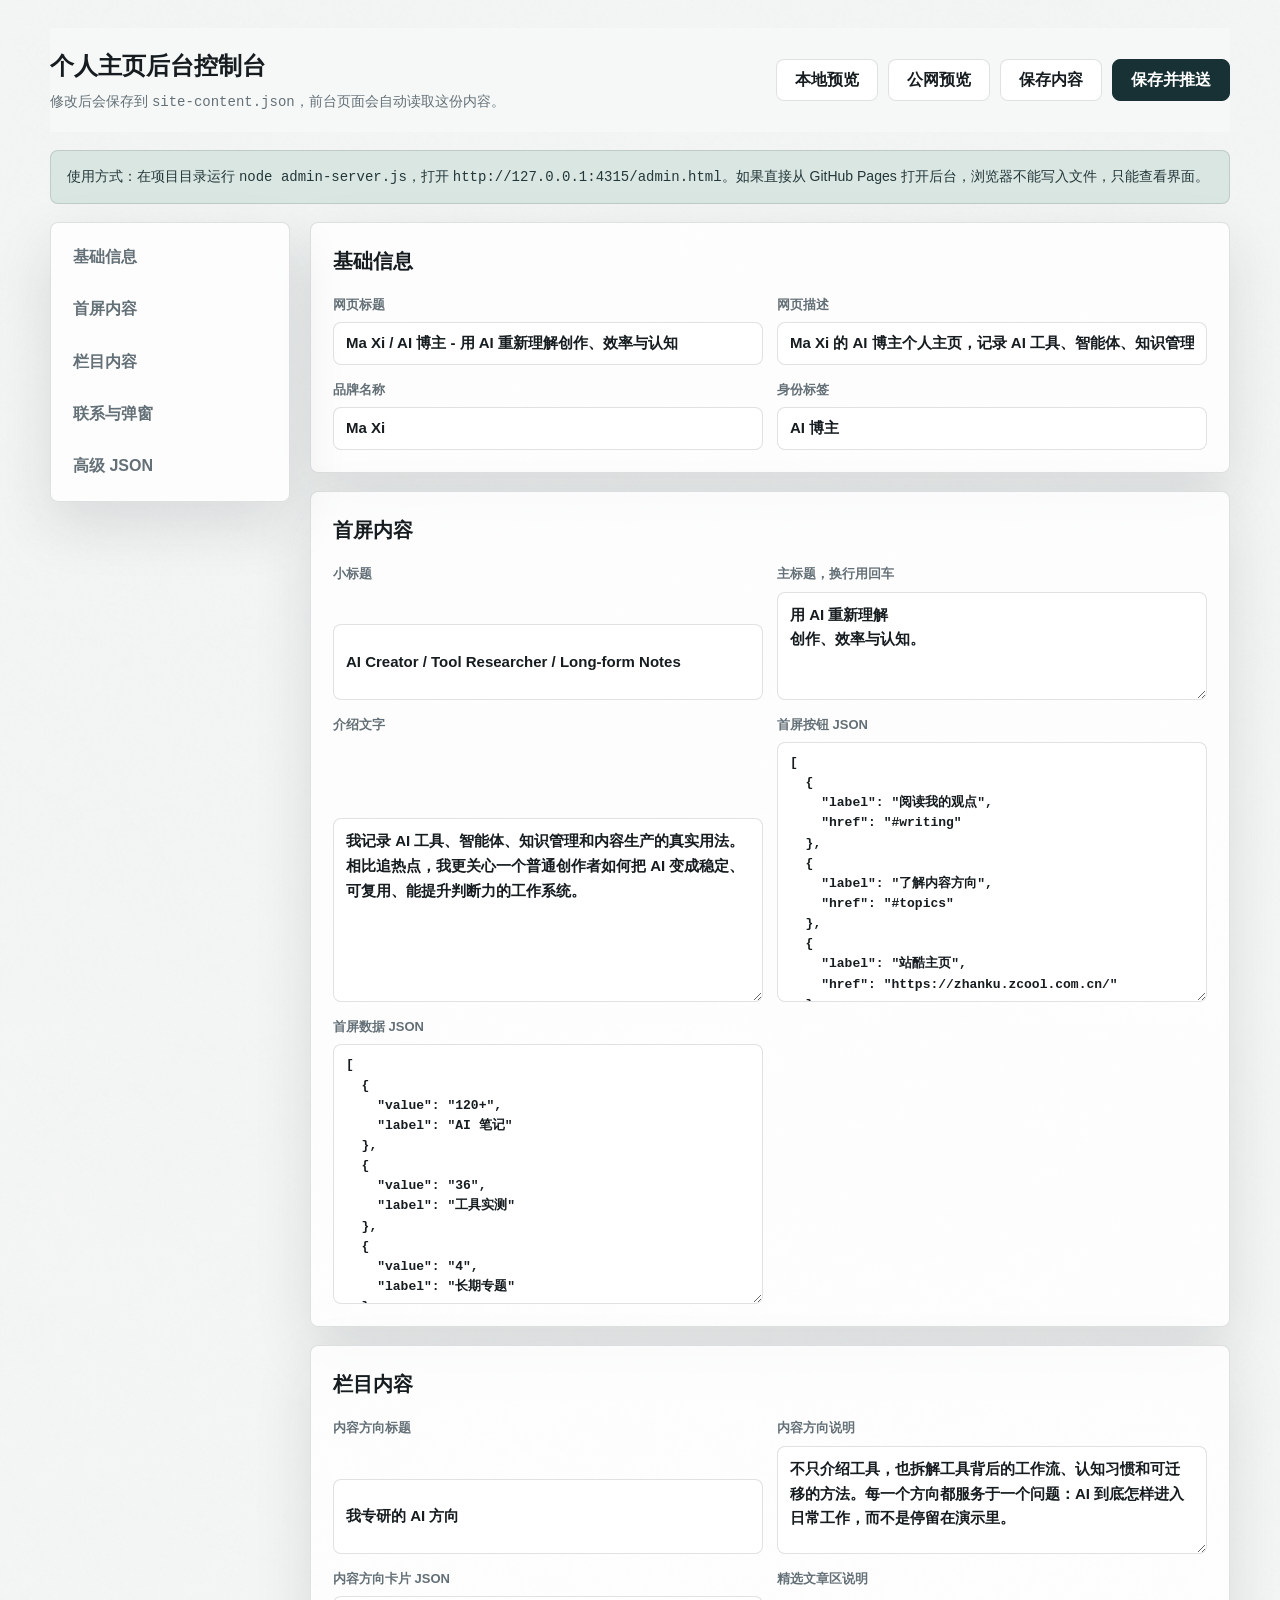
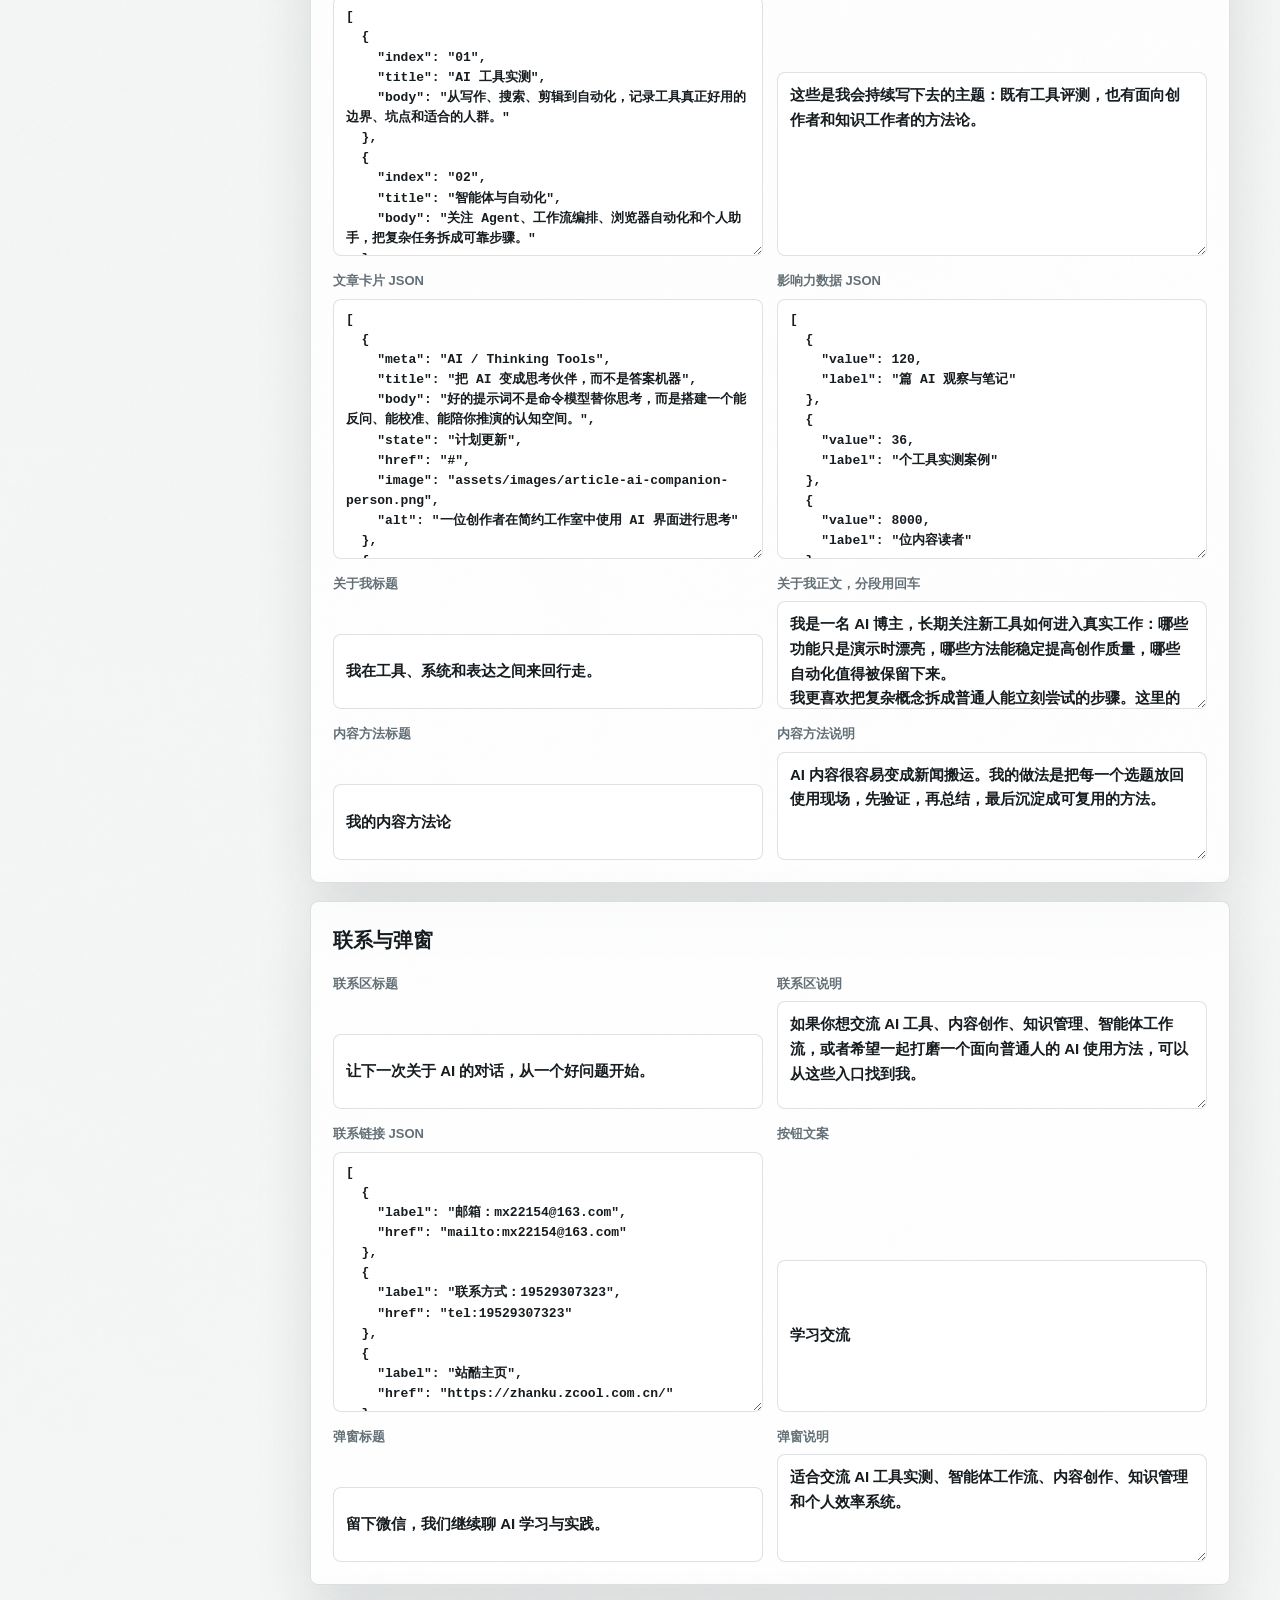
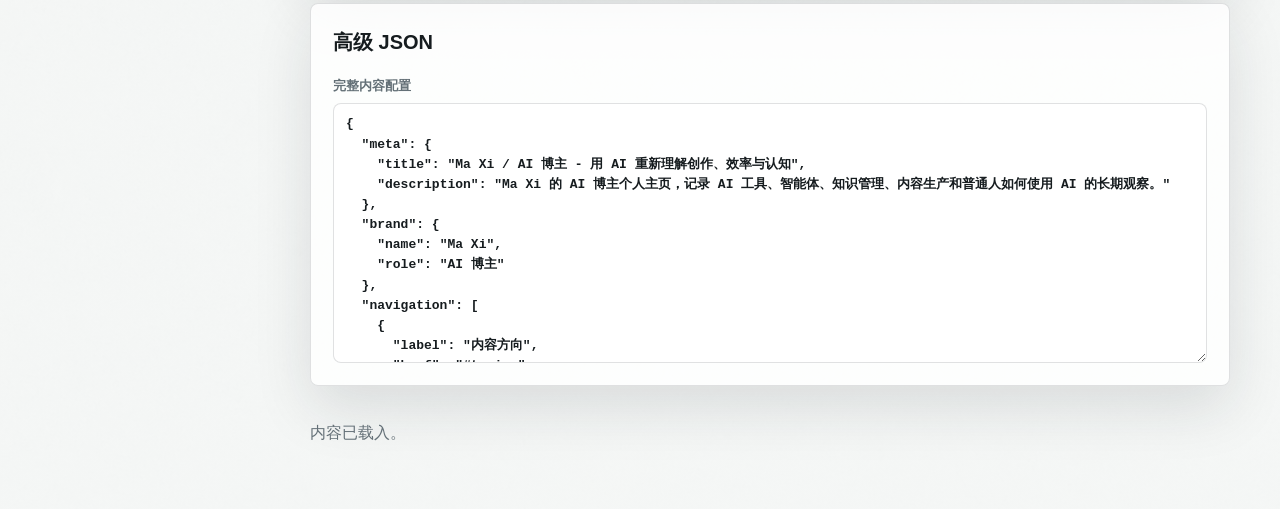
==== admin.html @ aa616453 "Add local homepage content admin" ====
<!doctype html>
<html lang="zh-CN">
  <head>
    <meta charset="utf-8" />
    <meta name="viewport" content="width=device-width, initial-scale=1" />
    <title>个人主页后台控制台</title>
    <style>
      :root {
        --ink: #161c1f;
        --muted: #647077;
        --paper: #f7f9f8;
        --surface: rgba(255, 255, 255, 0.82);
        --line: rgba(22, 28, 31, 0.13);
        --accent: #183134;
        --accent-soft: #d9e6e2;
        --shadow: 0 22px 58px rgba(25, 34, 38, 0.12);
      }

      * {
        box-sizing: border-box;
      }

      body {
        margin: 0;
        color: var(--ink);
        background:
          linear-gradient(rgba(247, 249, 248, 0.93), rgba(247, 249, 248, 0.96)),
          url("assets/images/background-paper-texture.png"),
          var(--paper);
        font-family: Inter, "PingFang SC", "Microsoft YaHei", sans-serif;
        line-height: 1.65;
      }

      a {
        color: inherit;
      }

      .shell {
        width: min(1180px, calc(100% - 36px));
        margin: 0 auto;
        padding: 28px 0 48px;
      }

      .topbar {
        position: sticky;
        top: 0;
        z-index: 10;
        display: flex;
        align-items: center;
        justify-content: space-between;
        gap: 18px;
        padding: 18px 0;
        background: rgba(247, 249, 248, 0.9);
        backdrop-filter: blur(18px);
      }

      .brand h1 {
        margin: 0;
        font-size: 24px;
        letter-spacing: 0;
      }

      .brand p {
        margin: 4px 0 0;
        color: var(--muted);
        font-size: 14px;
      }

      .actions {
        display: flex;
        flex-wrap: wrap;
        gap: 10px;
        justify-content: flex-end;
      }

      button,
      .button-link {
        min-height: 42px;
        padding: 0 18px;
        border: 1px solid var(--line);
        border-radius: 8px;
        background: #fff;
        color: var(--ink);
        font: inherit;
        font-weight: 700;
        cursor: pointer;
        text-decoration: none;
        display: inline-flex;
        align-items: center;
        justify-content: center;
      }

      button.primary {
        border-color: var(--accent);
        background: var(--accent);
        color: #fff;
      }

      button:disabled {
        cursor: not-allowed;
        opacity: 0.62;
      }

      .notice {
        margin: 18px 0;
        padding: 14px 16px;
        border: 1px solid var(--line);
        border-radius: 8px;
        background: var(--accent-soft);
        color: #243739;
        font-size: 14px;
      }

      .layout {
        display: grid;
        grid-template-columns: 240px minmax(0, 1fr);
        gap: 20px;
        align-items: start;
      }

      .sidebar {
        position: sticky;
        top: 96px;
        display: grid;
        gap: 8px;
        padding: 12px;
        border: 1px solid var(--line);
        border-radius: 8px;
        background: var(--surface);
        box-shadow: var(--shadow);
      }

      .sidebar a {
        padding: 9px 10px;
        border-radius: 6px;
        color: var(--muted);
        font-weight: 700;
        text-decoration: none;
      }

      .sidebar a:hover {
        background: #fff;
        color: var(--accent);
      }

      main {
        display: grid;
        gap: 18px;
      }

      section {
        padding: 22px;
        border: 1px solid var(--line);
        border-radius: 8px;
        background: var(--surface);
        box-shadow: var(--shadow);
      }

      section h2 {
        margin: 0 0 16px;
        font-size: 20px;
      }

      .grid {
        display: grid;
        grid-template-columns: repeat(2, minmax(0, 1fr));
        gap: 14px;
      }

      label {
        display: grid;
        gap: 7px;
        color: var(--muted);
        font-size: 13px;
        font-weight: 700;
      }

      input,
      textarea {
        width: 100%;
        border: 1px solid var(--line);
        border-radius: 8px;
        background: rgba(255, 255, 255, 0.9);
        color: var(--ink);
        font: inherit;
        font-size: 15px;
      }

      input {
        min-height: 42px;
        padding: 8px 12px;
      }

      textarea {
        min-height: 108px;
        padding: 10px 12px;
        resize: vertical;
      }

      textarea.code {
        min-height: 260px;
        font-family: "Cascadia Code", Consolas, monospace;
        font-size: 13px;
        line-height: 1.55;
      }

      .status {
        min-height: 24px;
        color: var(--muted);
        white-space: pre-wrap;
      }

      .status strong {
        color: var(--accent);
      }

      @media (max-width: 860px) {
        .topbar,
        .layout {
          display: block;
        }

        .actions {
          justify-content: flex-start;
          margin-top: 14px;
        }

        .sidebar {
          position: static;
          margin-bottom: 18px;
        }

        .grid {
          grid-template-columns: 1fr;
        }
      }
    </style>
  </head>
  <body>
    <div class="shell">
      <header class="topbar">
        <div class="brand">
          <h1>个人主页后台控制台</h1>
          <p>修改后会保存到 <code>site-content.json</code>，前台页面会自动读取这份内容。</p>
        </div>
        <div class="actions">
          <a class="button-link" href="index.html" target="_blank" rel="noopener">本地预览</a>
          <a class="button-link" href="https://max0315.github.io/AI-NEWS/" target="_blank" rel="noopener">公网预览</a>
          <button type="button" id="saveButton">保存内容</button>
          <button class="primary" type="button" id="publishButton">保存并推送</button>
        </div>
      </header>

      <p class="notice">
        使用方式：在项目目录运行 <code>node admin-server.js</code>，打开
        <code>http://127.0.0.1:4315/admin.html</code>。如果直接从 GitHub Pages 打开后台，浏览器不能写入文件，只能查看界面。
      </p>

      <div class="layout">
        <nav class="sidebar" aria-label="后台栏目">
          <a href="#basic">基础信息</a>
          <a href="#hero">首屏内容</a>
          <a href="#sections">栏目内容</a>
          <a href="#contact">联系与弹窗</a>
          <a href="#json">高级 JSON</a>
        </nav>

        <main>
          <section id="basic">
            <h2>基础信息</h2>
            <div class="grid">
              <label>网页标题 <input data-path="meta.title" /></label>
              <label>网页描述 <input data-path="meta.description" /></label>
              <label>品牌名称 <input data-path="brand.name" /></label>
              <label>身份标签 <input data-path="brand.role" /></label>
            </div>
          </section>

          <section id="hero">
            <h2>首屏内容</h2>
            <div class="grid">
              <label>小标题 <input data-path="hero.eyebrow" /></label>
              <label>主标题，换行用回车 <textarea data-path="hero.title" data-array-lines></textarea></label>
              <label>介绍文字 <textarea data-path="hero.lede"></textarea></label>
              <label>首屏按钮 JSON <textarea class="code" data-path="hero.actions" data-json></textarea></label>
              <label>首屏数据 JSON <textarea class="code" data-path="hero.signals" data-json></textarea></label>
            </div>
          </section>

          <section id="sections">
            <h2>栏目内容</h2>
            <div class="grid">
              <label>内容方向标题 <input data-path="topicsSection.title" /></label>
              <label>内容方向说明 <textarea data-path="topicsSection.body"></textarea></label>
              <label>内容方向卡片 JSON <textarea class="code" data-path="topics" data-json></textarea></label>
              <label>精选文章区说明 <textarea data-path="writingSection.body"></textarea></label>
              <label>文章卡片 JSON <textarea class="code" data-path="articles" data-json></textarea></label>
              <label>影响力数据 JSON <textarea class="code" data-path="metrics" data-json></textarea></label>
              <label>关于我标题 <input data-path="about.title" /></label>
              <label>关于我正文，分段用回车 <textarea data-path="about.paragraphs" data-array-lines></textarea></label>
              <label>内容方法标题 <input data-path="methodSection.title" /></label>
              <label>内容方法说明 <textarea data-path="methodSection.body"></textarea></label>
            </div>
          </section>

          <section id="contact">
            <h2>联系与弹窗</h2>
            <div class="grid">
              <label>联系区标题 <input data-path="contact.title" /></label>
              <label>联系区说明 <textarea data-path="contact.body"></textarea></label>
              <label>联系链接 JSON <textarea class="code" data-path="contact.links" data-json></textarea></label>
              <label>按钮文案 <input data-path="contact.buttonLabel" /></label>
              <label>弹窗标题 <input data-path="exchange.title" /></label>
              <label>弹窗说明 <textarea data-path="exchange.note"></textarea></label>
            </div>
          </section>

          <section id="json">
            <h2>高级 JSON</h2>
            <label>完整内容配置 <textarea class="code" id="rawJson"></textarea></label>
          </section>

          <p class="status" id="status" role="status" aria-live="polite"></p>
        </main>
      </div>
    </div>

    <script>
      let content = {};
      const fields = Array.from(document.querySelectorAll("[data-path]"));
      const rawJson = document.querySelector("#rawJson");
      const statusText = document.querySelector("#status");
      const saveButton = document.querySelector("#saveButton");
      const publishButton = document.querySelector("#publishButton");

      const setStatus = (message) => {
        statusText.textContent = message;
      };

      const getByPath = (source, path) =>
        path.split(".").reduce((value, key) => (value ? value[key] : undefined), source);

      const setByPath = (target, path, value) => {
        const keys = path.split(".");
        const last = keys.pop();
        const parent = keys.reduce((current, key) => {
          current[key] = current[key] || {};
          return current[key];
        }, target);
        parent[last] = value;
      };

      const fillFields = () => {
        fields.forEach((field) => {
          const value = getByPath(content, field.dataset.path);

          if (field.dataset.json !== undefined) {
            field.value = JSON.stringify(value || [], null, 2);
            return;
          }

          if (field.dataset.arrayLines !== undefined) {
            field.value = Array.isArray(value) ? value.join("\n") : value || "";
            return;
          }

          field.value = value || "";
        });
        rawJson.value = JSON.stringify(content, null, 2);
      };

      const collectFields = () => {
        const nextContent = JSON.parse(rawJson.value || "{}");

        fields.forEach((field) => {
          let value = field.value;

          if (field.dataset.json !== undefined) {
            value = JSON.parse(field.value || "[]");
          } else if (field.dataset.arrayLines !== undefined) {
            value = field.value
              .split("\n")
              .map((line) => line.trim())
              .filter(Boolean);
          }

          setByPath(nextContent, field.dataset.path, value);
        });

        content = nextContent;
        rawJson.value = JSON.stringify(content, null, 2);
      };

      const loadContent = async () => {
        try {
          const response = await fetch("/api/content", { cache: "no-store" });

          if (response.ok) {
            const payload = await response.json();
            content = payload.content;
          } else {
            const fallback = await fetch("site-content.json", { cache: "no-store" });
            content = await fallback.json();
          }

          fillFields();
          setStatus("内容已载入。");
        } catch (error) {
          setStatus(`内容载入失败：${error.message}`);
        }
      };

      const saveContent = async () => {
        collectFields();
        saveButton.disabled = true;
        publishButton.disabled = true;
        setStatus("正在保存内容...");

        try {
          const response = await fetch("/api/content", {
            method: "POST",
            headers: { "Content-Type": "application/json" },
            body: JSON.stringify({ content }),
          });
          const payload = await response.json();

          if (!response.ok || !payload.ok) {
            throw new Error(payload.message || "保存失败。");
          }

          setStatus("内容已保存。打开本地预览可以立即查看效果。");
        } catch (error) {
          setStatus(`保存失败：请确认已经通过 node admin-server.js 启动后台服务。\n${error.message}`);
        } finally {
          saveButton.disabled = false;
          publishButton.disabled = false;
        }
      };

      const publishContent = async () => {
        await saveContent();
        publishButton.disabled = true;
        setStatus("正在提交并推送到 GitHub Pages...");

        try {
          const response = await fetch("/api/publish", { method: "POST" });
          const payload = await response.json();

          if (!response.ok || !payload.ok) {
            throw new Error(payload.message || "推送失败。");
          }

          setStatus(`${payload.message}\n\n${(payload.steps || []).join("\n\n")}`);
        } catch (error) {
          setStatus(`推送失败：${error.message}`);
        } finally {
          publishButton.disabled = false;
        }
      };

      rawJson.addEventListener("change", () => {
        try {
          content = JSON.parse(rawJson.value || "{}");
          fillFields();
          setStatus("高级 JSON 已同步到表单。");
        } catch (error) {
          setStatus(`JSON 格式错误：${error.message}`);
        }
      });
      fields.forEach((field) => {
        field.addEventListener("change", () => {
          try {
            collectFields();
            setStatus("表单内容已同步，记得点击保存。");
          } catch (error) {
            setStatus(`字段格式错误：${error.message}`);
          }
        });
      });
      saveButton.addEventListener("click", saveContent);
      publishButton.addEventListener("click", publishContent);
      loadContent();
    </script>
  </body>
</html>
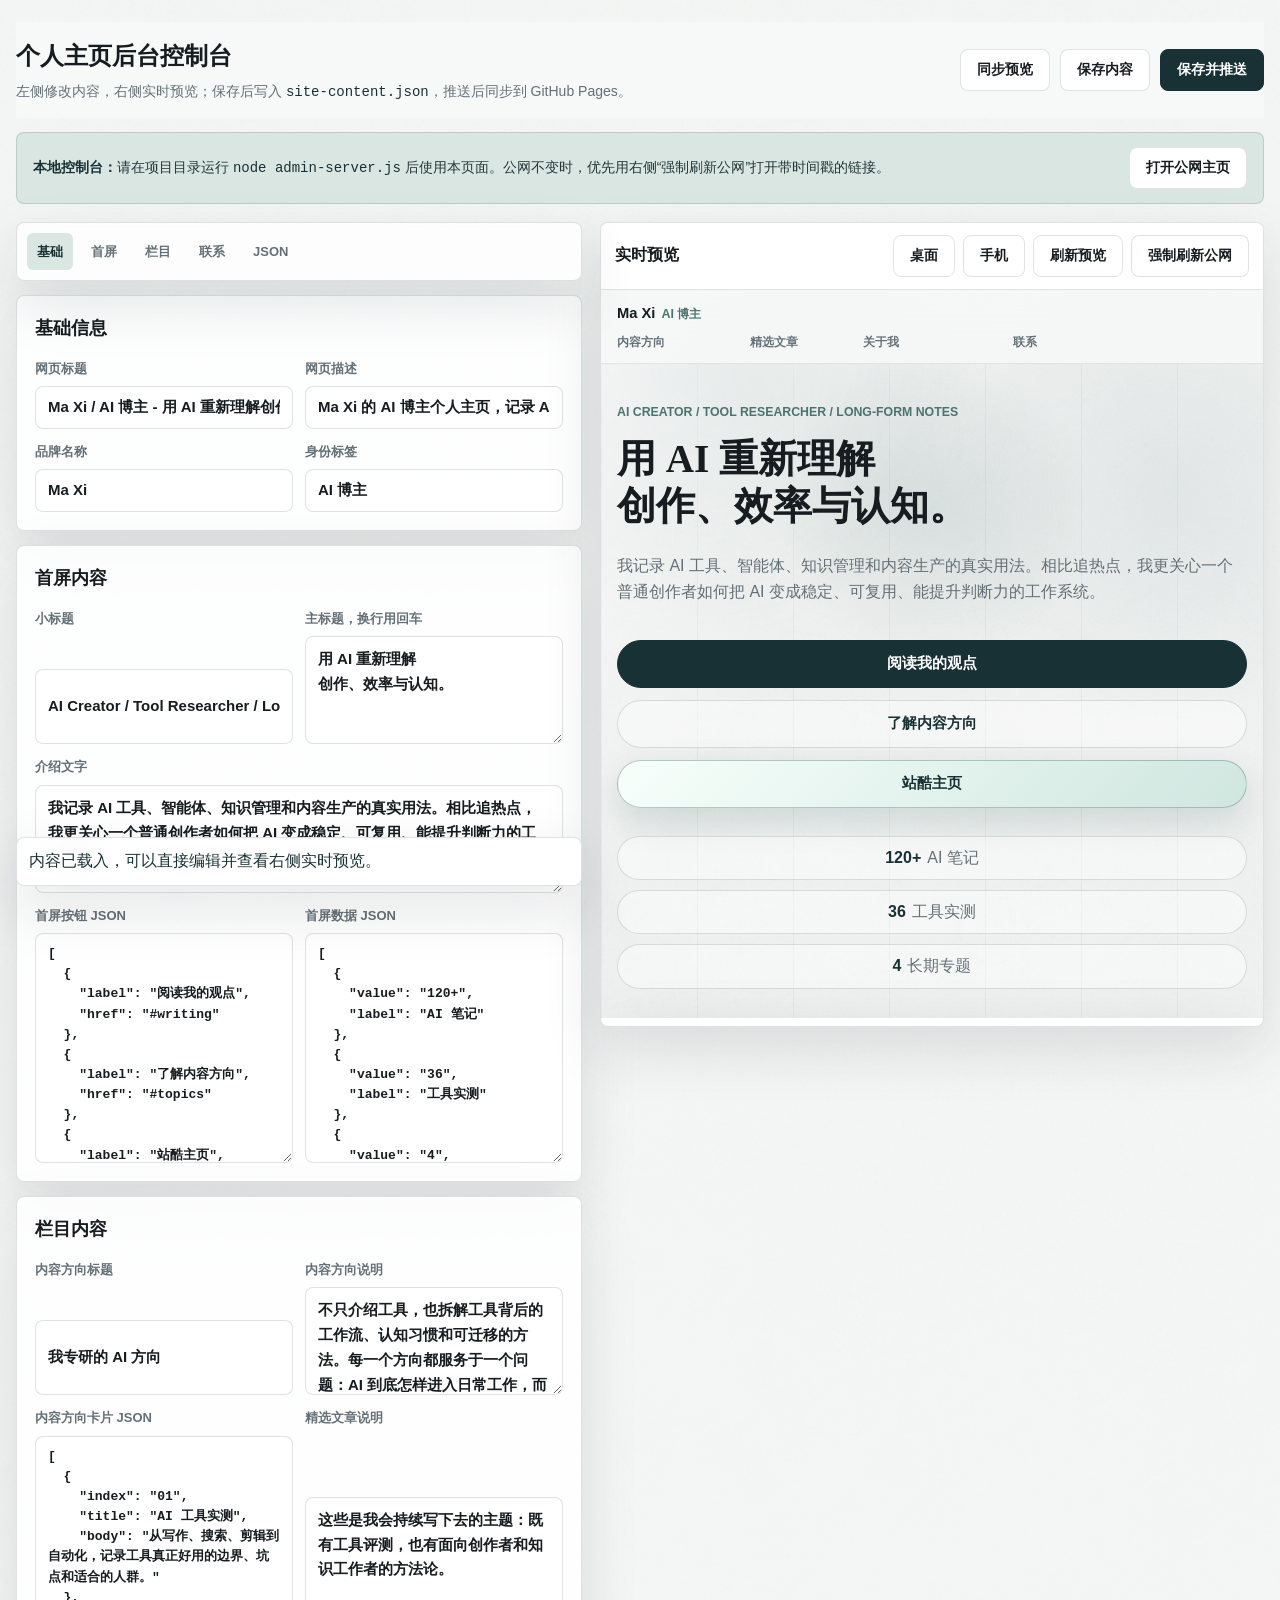
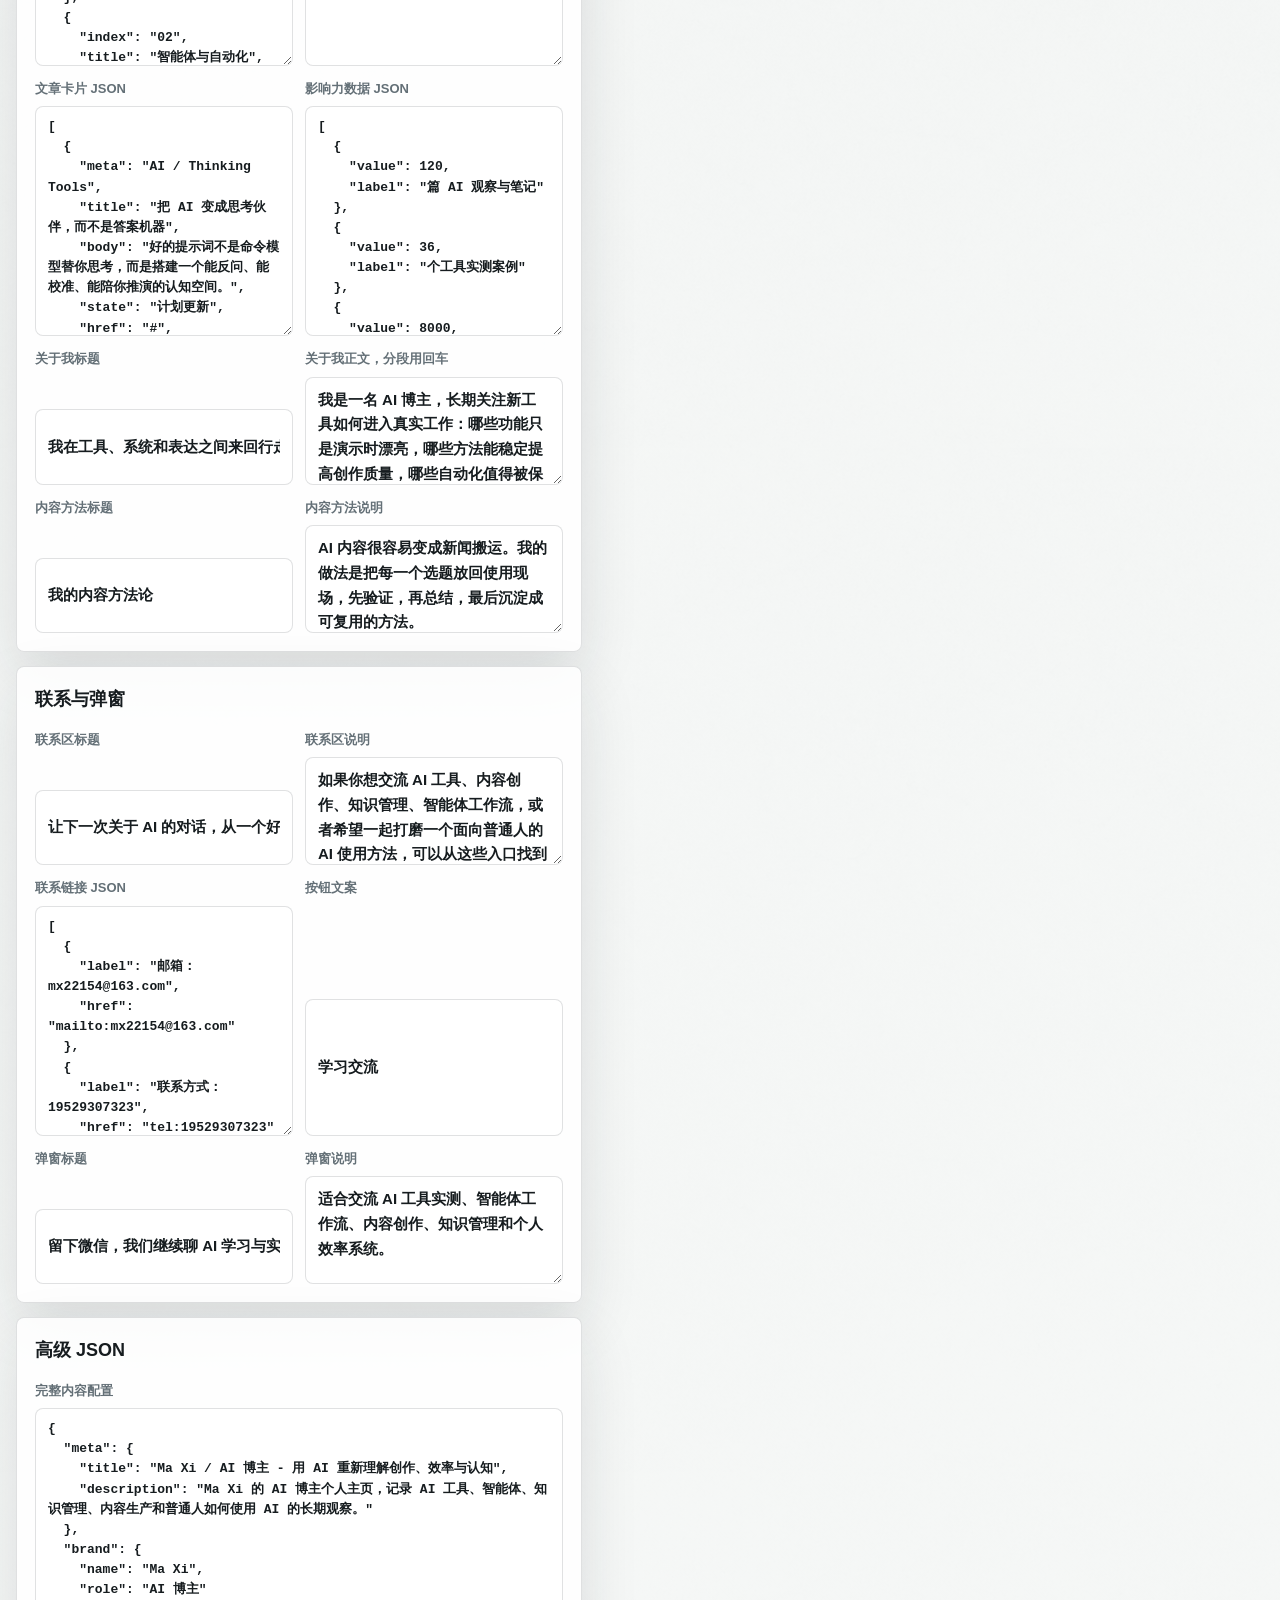
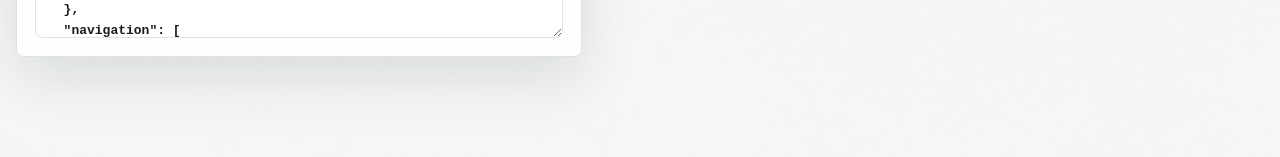
==== commit 41b8f12c: "Improve realtime homepage admin" ====
--- a/admin.html
+++ b/admin.html
@@ -9,22 +9,28 @@
         --ink: #161c1f;
         --muted: #647077;
         --paper: #f7f9f8;
-        --surface: rgba(255, 255, 255, 0.82);
+        --surface: rgba(255, 255, 255, 0.86);
         --line: rgba(22, 28, 31, 0.13);
         --accent: #183134;
+        --accent-2: #4b7470;
         --accent-soft: #d9e6e2;
+        --danger: #9b3d33;
         --shadow: 0 22px 58px rgba(25, 34, 38, 0.12);
       }
 
       * {
         box-sizing: border-box;
+      }
+
+      html {
+        scroll-behavior: smooth;
       }
 
       body {
         margin: 0;
         color: var(--ink);
         background:
-          linear-gradient(rgba(247, 249, 248, 0.93), rgba(247, 249, 248, 0.96)),
+          linear-gradient(rgba(247, 249, 248, 0.93), rgba(247, 249, 248, 0.97)),
           url("assets/images/background-paper-texture.png"),
           var(--paper);
         font-family: Inter, "PingFang SC", "Microsoft YaHei", sans-serif;
@@ -35,22 +41,27 @@
         color: inherit;
       }
 
+      code {
+        color: var(--accent);
+        font-family: "Cascadia Code", Consolas, monospace;
+      }
+
       .shell {
-        width: min(1180px, calc(100% - 36px));
+        width: min(1520px, calc(100% - 32px));
         margin: 0 auto;
-        padding: 28px 0 48px;
+        padding: 22px 0 38px;
       }
 
       .topbar {
         position: sticky;
         top: 0;
-        z-index: 10;
+        z-index: 20;
         display: flex;
         align-items: center;
         justify-content: space-between;
         gap: 18px;
-        padding: 18px 0;
-        background: rgba(247, 249, 248, 0.9);
+        padding: 14px 0;
+        background: rgba(247, 249, 248, 0.92);
         backdrop-filter: blur(18px);
       }
 
@@ -76,18 +87,20 @@
       button,
       .button-link {
         min-height: 42px;
-        padding: 0 18px;
+        padding: 0 16px;
         border: 1px solid var(--line);
         border-radius: 8px;
         background: #fff;
         color: var(--ink);
         font: inherit;
-        font-weight: 700;
+        font-size: 14px;
+        font-weight: 800;
         cursor: pointer;
         text-decoration: none;
         display: inline-flex;
         align-items: center;
         justify-content: center;
+        gap: 8px;
       }
 
       button.primary {
@@ -96,13 +109,21 @@
         color: #fff;
       }
 
+      button.ghost {
+        background: transparent;
+      }
+
       button:disabled {
         cursor: not-allowed;
         opacity: 0.62;
       }
 
       .notice {
-        margin: 18px 0;
+        display: grid;
+        grid-template-columns: minmax(0, 1fr) auto;
+        gap: 14px;
+        align-items: center;
+        margin: 14px 0 18px;
         padding: 14px 16px;
         border: 1px solid var(--line);
         border-radius: 8px;
@@ -111,60 +132,77 @@
         font-size: 14px;
       }
 
-      .layout {
+      .notice strong {
+        color: var(--accent);
+      }
+
+      .workspace {
         display: grid;
-        grid-template-columns: 240px minmax(0, 1fr);
-        gap: 20px;
+        grid-template-columns: minmax(420px, 0.92fr) minmax(520px, 1.08fr);
+        gap: 18px;
         align-items: start;
       }
 
-      .sidebar {
+      .editor-pane,
+      .preview-pane {
+        min-width: 0;
+      }
+
+      .tabs {
         position: sticky;
-        top: 96px;
+        top: 76px;
+        z-index: 12;
+        display: flex;
+        flex-wrap: wrap;
+        gap: 8px;
+        padding: 10px;
+        border: 1px solid var(--line);
+        border-radius: 8px;
+        background: rgba(255, 255, 255, 0.82);
+        box-shadow: var(--shadow);
+        backdrop-filter: blur(18px);
+      }
+
+      .tabs a {
+        padding: 8px 10px;
+        border-radius: 6px;
+        color: var(--muted);
+        font-size: 13px;
+        font-weight: 800;
+        text-decoration: none;
+      }
+
+      .tabs a:hover,
+      .tabs a.is-active {
+        background: var(--accent-soft);
+        color: var(--accent);
+      }
+
+      .sections {
         display: grid;
-        gap: 8px;
-        padding: 12px;
+        gap: 14px;
+        margin-top: 14px;
+      }
+
+      section,
+      .preview-card {
+        padding: 18px;
         border: 1px solid var(--line);
         border-radius: 8px;
         background: var(--surface);
         box-shadow: var(--shadow);
       }
 
-      .sidebar a {
-        padding: 9px 10px;
-        border-radius: 6px;
-        color: var(--muted);
-        font-weight: 700;
-        text-decoration: none;
-      }
-
-      .sidebar a:hover {
-        background: #fff;
-        color: var(--accent);
-      }
-
-      main {
-        display: grid;
-        gap: 18px;
-      }
-
-      section {
-        padding: 22px;
-        border: 1px solid var(--line);
-        border-radius: 8px;
-        background: var(--surface);
-        box-shadow: var(--shadow);
-      }
-
-      section h2 {
-        margin: 0 0 16px;
-        font-size: 20px;
+      section h2,
+      .preview-card h2 {
+        margin: 0 0 14px;
+        font-size: 18px;
       }
 
       .grid {
         display: grid;
         grid-template-columns: repeat(2, minmax(0, 1fr));
-        gap: 14px;
+        gap: 12px;
       }
 
       label {
@@ -172,7 +210,7 @@
         gap: 7px;
         color: var(--muted);
         font-size: 13px;
-        font-weight: 700;
+        font-weight: 800;
       }
 
       input,
@@ -180,10 +218,17 @@
         width: 100%;
         border: 1px solid var(--line);
         border-radius: 8px;
-        background: rgba(255, 255, 255, 0.9);
+        background: rgba(255, 255, 255, 0.94);
         color: var(--ink);
         font: inherit;
         font-size: 15px;
+        outline: none;
+      }
+
+      input:focus,
+      textarea:focus {
+        border-color: rgba(75, 116, 112, 0.55);
+        box-shadow: 0 0 0 3px rgba(75, 116, 112, 0.12);
       }
 
       input {
@@ -198,40 +243,124 @@
       }
 
       textarea.code {
-        min-height: 260px;
+        min-height: 230px;
         font-family: "Cascadia Code", Consolas, monospace;
         font-size: 13px;
         line-height: 1.55;
       }
 
+      .wide {
+        grid-column: 1 / -1;
+      }
+
       .status {
-        min-height: 24px;
+        position: sticky;
+        bottom: 14px;
+        z-index: 18;
+        min-height: 42px;
+        margin: 14px 0 0;
+        padding: 10px 12px;
+        border: 1px solid var(--line);
+        border-radius: 8px;
+        background: rgba(255, 255, 255, 0.92);
         color: var(--muted);
         white-space: pre-wrap;
-      }
-
-      .status strong {
+        box-shadow: var(--shadow);
+        backdrop-filter: blur(18px);
+      }
+
+      .status[data-tone="ok"] {
         color: var(--accent);
       }
 
-      @media (max-width: 860px) {
+      .status[data-tone="error"] {
+        color: var(--danger);
+      }
+
+      .preview-pane {
+        position: sticky;
+        top: 76px;
+      }
+
+      .preview-card {
+        padding: 0;
+        overflow: hidden;
+      }
+
+      .preview-head {
+        display: flex;
+        align-items: center;
+        justify-content: space-between;
+        gap: 12px;
+        padding: 12px 14px;
+        border-bottom: 1px solid var(--line);
+        background: rgba(255, 255, 255, 0.78);
+      }
+
+      .preview-head h2 {
+        margin: 0;
+        font-size: 16px;
+      }
+
+      .preview-tools {
+        display: flex;
+        gap: 8px;
+      }
+
+      .viewport {
+        width: 100%;
+        height: calc(100vh - 172px);
+        min-height: 560px;
+        border: 0;
+        background: #fff;
+      }
+
+      .preview-card.is-mobile .viewport {
+        display: block;
+        width: 390px;
+        max-width: calc(100% - 28px);
+        height: 720px;
+        min-height: 720px;
+        margin: 14px auto;
+        border: 1px solid var(--line);
+        border-radius: 8px;
+      }
+
+      @media (max-width: 1100px) {
+        .workspace {
+          grid-template-columns: 1fr;
+        }
+
+        .preview-pane {
+          position: static;
+        }
+      }
+
+      @media (max-width: 760px) {
+        .shell {
+          width: min(100% - 20px, 1520px);
+        }
+
         .topbar,
-        .layout {
+        .notice {
           display: block;
         }
 
         .actions {
           justify-content: flex-start;
-          margin-top: 14px;
-        }
-
-        .sidebar {
-          position: static;
-          margin-bottom: 18px;
+          margin-top: 12px;
+        }
+
+        .workspace {
+          display: block;
         }
 
         .grid {
           grid-template-columns: 1fr;
+        }
+
+        .preview-pane {
+          margin-top: 16px;
         }
       }
     </style>
@@ -241,100 +370,127 @@
       <header class="topbar">
         <div class="brand">
           <h1>个人主页后台控制台</h1>
-          <p>修改后会保存到 <code>site-content.json</code>，前台页面会自动读取这份内容。</p>
+          <p>左侧修改内容，右侧实时预览；保存后写入 <code>site-content.json</code>，推送后同步到 GitHub Pages。</p>
         </div>
         <div class="actions">
-          <a class="button-link" href="index.html" target="_blank" rel="noopener">本地预览</a>
-          <a class="button-link" href="https://max0315.github.io/AI-NEWS/" target="_blank" rel="noopener">公网预览</a>
+          <button type="button" id="syncPreviewButton">同步预览</button>
           <button type="button" id="saveButton">保存内容</button>
           <button class="primary" type="button" id="publishButton">保存并推送</button>
         </div>
       </header>
 
-      <p class="notice">
-        使用方式：在项目目录运行 <code>node admin-server.js</code>，打开
-        <code>http://127.0.0.1:4315/admin.html</code>。如果直接从 GitHub Pages 打开后台，浏览器不能写入文件，只能查看界面。
-      </p>
-
-      <div class="layout">
-        <nav class="sidebar" aria-label="后台栏目">
-          <a href="#basic">基础信息</a>
-          <a href="#hero">首屏内容</a>
-          <a href="#sections">栏目内容</a>
-          <a href="#contact">联系与弹窗</a>
-          <a href="#json">高级 JSON</a>
-        </nav>
-
-        <main>
-          <section id="basic">
-            <h2>基础信息</h2>
-            <div class="grid">
-              <label>网页标题 <input data-path="meta.title" /></label>
-              <label>网页描述 <input data-path="meta.description" /></label>
-              <label>品牌名称 <input data-path="brand.name" /></label>
-              <label>身份标签 <input data-path="brand.role" /></label>
+      <div class="notice">
+        <div>
+          <strong>本地控制台：</strong>请在项目目录运行 <code>node admin-server.js</code> 后使用本页面。公网不变时，优先用右侧“强制刷新公网”打开带时间戳的链接。
+        </div>
+        <a class="button-link" href="https://max0315.github.io/AI-NEWS/" target="_blank" rel="noopener">打开公网主页</a>
+      </div>
+
+      <div class="workspace">
+        <div class="editor-pane">
+          <nav class="tabs" aria-label="后台栏目">
+            <a class="is-active" href="#basic">基础</a>
+            <a href="#hero">首屏</a>
+            <a href="#sections">栏目</a>
+            <a href="#contact">联系</a>
+            <a href="#json">JSON</a>
+          </nav>
+
+          <main class="sections">
+            <section id="basic">
+              <h2>基础信息</h2>
+              <div class="grid">
+                <label>网页标题 <input data-path="meta.title" /></label>
+                <label>网页描述 <input data-path="meta.description" /></label>
+                <label>品牌名称 <input data-path="brand.name" /></label>
+                <label>身份标签 <input data-path="brand.role" /></label>
+              </div>
+            </section>
+
+            <section id="hero">
+              <h2>首屏内容</h2>
+              <div class="grid">
+                <label>小标题 <input data-path="hero.eyebrow" /></label>
+                <label>主标题，换行用回车 <textarea data-path="hero.title" data-array-lines></textarea></label>
+                <label class="wide">介绍文字 <textarea data-path="hero.lede"></textarea></label>
+                <label>首屏按钮 JSON <textarea class="code" data-path="hero.actions" data-json></textarea></label>
+                <label>首屏数据 JSON <textarea class="code" data-path="hero.signals" data-json></textarea></label>
+              </div>
+            </section>
+
+            <section id="sections">
+              <h2>栏目内容</h2>
+              <div class="grid">
+                <label>内容方向标题 <input data-path="topicsSection.title" /></label>
+                <label>内容方向说明 <textarea data-path="topicsSection.body"></textarea></label>
+                <label>内容方向卡片 JSON <textarea class="code" data-path="topics" data-json></textarea></label>
+                <label>精选文章说明 <textarea data-path="writingSection.body"></textarea></label>
+                <label>文章卡片 JSON <textarea class="code" data-path="articles" data-json></textarea></label>
+                <label>影响力数据 JSON <textarea class="code" data-path="metrics" data-json></textarea></label>
+                <label>关于我标题 <input data-path="about.title" /></label>
+                <label>关于我正文，分段用回车 <textarea data-path="about.paragraphs" data-array-lines></textarea></label>
+                <label>内容方法标题 <input data-path="methodSection.title" /></label>
+                <label>内容方法说明 <textarea data-path="methodSection.body"></textarea></label>
+              </div>
+            </section>
+
+            <section id="contact">
+              <h2>联系与弹窗</h2>
+              <div class="grid">
+                <label>联系区标题 <input data-path="contact.title" /></label>
+                <label>联系区说明 <textarea data-path="contact.body"></textarea></label>
+                <label>联系链接 JSON <textarea class="code" data-path="contact.links" data-json></textarea></label>
+                <label>按钮文案 <input data-path="contact.buttonLabel" /></label>
+                <label>弹窗标题 <input data-path="exchange.title" /></label>
+                <label>弹窗说明 <textarea data-path="exchange.note"></textarea></label>
+              </div>
+            </section>
+
+            <section id="json">
+              <h2>高级 JSON</h2>
+              <label>完整内容配置 <textarea class="code" id="rawJson"></textarea></label>
+            </section>
+          </main>
+
+          <p class="status" id="status" role="status" aria-live="polite"></p>
+        </div>
+
+        <aside class="preview-pane" aria-label="实时预览">
+          <div class="preview-card" id="previewCard">
+            <div class="preview-head">
+              <h2>实时预览</h2>
+              <div class="preview-tools">
+                <button class="ghost" type="button" id="desktopButton">桌面</button>
+                <button class="ghost" type="button" id="mobileButton">手机</button>
+                <button class="ghost" type="button" id="reloadPreviewButton">刷新预览</button>
+                <a class="button-link" id="publicRefreshLink" href="https://max0315.github.io/AI-NEWS/?refresh=1" target="_blank" rel="noopener">强制刷新公网</a>
+              </div>
             </div>
-          </section>
-
-          <section id="hero">
-            <h2>首屏内容</h2>
-            <div class="grid">
-              <label>小标题 <input data-path="hero.eyebrow" /></label>
-              <label>主标题，换行用回车 <textarea data-path="hero.title" data-array-lines></textarea></label>
-              <label>介绍文字 <textarea data-path="hero.lede"></textarea></label>
-              <label>首屏按钮 JSON <textarea class="code" data-path="hero.actions" data-json></textarea></label>
-              <label>首屏数据 JSON <textarea class="code" data-path="hero.signals" data-json></textarea></label>
-            </div>
-          </section>
-
-          <section id="sections">
-            <h2>栏目内容</h2>
-            <div class="grid">
-              <label>内容方向标题 <input data-path="topicsSection.title" /></label>
-              <label>内容方向说明 <textarea data-path="topicsSection.body"></textarea></label>
-              <label>内容方向卡片 JSON <textarea class="code" data-path="topics" data-json></textarea></label>
-              <label>精选文章区说明 <textarea data-path="writingSection.body"></textarea></label>
-              <label>文章卡片 JSON <textarea class="code" data-path="articles" data-json></textarea></label>
-              <label>影响力数据 JSON <textarea class="code" data-path="metrics" data-json></textarea></label>
-              <label>关于我标题 <input data-path="about.title" /></label>
-              <label>关于我正文，分段用回车 <textarea data-path="about.paragraphs" data-array-lines></textarea></label>
-              <label>内容方法标题 <input data-path="methodSection.title" /></label>
-              <label>内容方法说明 <textarea data-path="methodSection.body"></textarea></label>
-            </div>
-          </section>
-
-          <section id="contact">
-            <h2>联系与弹窗</h2>
-            <div class="grid">
-              <label>联系区标题 <input data-path="contact.title" /></label>
-              <label>联系区说明 <textarea data-path="contact.body"></textarea></label>
-              <label>联系链接 JSON <textarea class="code" data-path="contact.links" data-json></textarea></label>
-              <label>按钮文案 <input data-path="contact.buttonLabel" /></label>
-              <label>弹窗标题 <input data-path="exchange.title" /></label>
-              <label>弹窗说明 <textarea data-path="exchange.note"></textarea></label>
-            </div>
-          </section>
-
-          <section id="json">
-            <h2>高级 JSON</h2>
-            <label>完整内容配置 <textarea class="code" id="rawJson"></textarea></label>
-          </section>
-
-          <p class="status" id="status" role="status" aria-live="polite"></p>
-        </main>
+            <iframe class="viewport" id="previewFrame" src="index.html?adminPreview=1" title="个人主页实时预览"></iframe>
+          </div>
+        </aside>
       </div>
     </div>
 
     <script>
       let content = {};
+      let liveTimer = null;
       const fields = Array.from(document.querySelectorAll("[data-path]"));
       const rawJson = document.querySelector("#rawJson");
       const statusText = document.querySelector("#status");
       const saveButton = document.querySelector("#saveButton");
       const publishButton = document.querySelector("#publishButton");
-
-      const setStatus = (message) => {
+      const syncPreviewButton = document.querySelector("#syncPreviewButton");
+      const previewFrame = document.querySelector("#previewFrame");
+      const previewCard = document.querySelector("#previewCard");
+      const reloadPreviewButton = document.querySelector("#reloadPreviewButton");
+      const desktopButton = document.querySelector("#desktopButton");
+      const mobileButton = document.querySelector("#mobileButton");
+      const publicRefreshLink = document.querySelector("#publicRefreshLink");
+
+      const setStatus = (message, tone = "") => {
         statusText.textContent = message;
+        statusText.dataset.tone = tone;
       };
 
       const getByPath = (source, path) =>
@@ -391,6 +547,33 @@
         rawJson.value = JSON.stringify(content, null, 2);
       };
 
+      const sendPreview = () => {
+        previewFrame.contentWindow?.postMessage(
+          {
+            type: "homepage-content-preview",
+            content,
+          },
+          window.location.origin
+        );
+      };
+
+      const schedulePreview = () => {
+        clearTimeout(liveTimer);
+        liveTimer = setTimeout(() => {
+          try {
+            collectFields();
+            sendPreview();
+            setStatus("已实时同步到右侧预览，保存后才会写入文件。", "ok");
+          } catch (error) {
+            setStatus(`当前字段格式有误：${error.message}`, "error");
+          }
+        }, 180);
+      };
+
+      const updatePublicRefreshLink = () => {
+        publicRefreshLink.href = `https://max0315.github.io/AI-NEWS/?refresh=${Date.now()}`;
+      };
+
       const loadContent = async () => {
         try {
           const response = await fetch("/api/content", { cache: "no-store" });
@@ -399,19 +582,22 @@
             const payload = await response.json();
             content = payload.content;
           } else {
-            const fallback = await fetch("site-content.json", { cache: "no-store" });
+            const fallback = await fetch(`site-content.json?_=${Date.now()}`, { cache: "no-store" });
             content = await fallback.json();
           }
 
           fillFields();
-          setStatus("内容已载入。");
+          sendPreview();
+          updatePublicRefreshLink();
+          setStatus("内容已载入，可以直接编辑并查看右侧实时预览。", "ok");
         } catch (error) {
-          setStatus(`内容载入失败：${error.message}`);
+          setStatus(`内容载入失败：${error.message}`, "error");
         }
       };
 
       const saveContent = async () => {
         collectFields();
+        sendPreview();
         saveButton.disabled = true;
         publishButton.disabled = true;
         setStatus("正在保存内容...");
@@ -428,9 +614,11 @@
             throw new Error(payload.message || "保存失败。");
           }
 
-          setStatus("内容已保存。打开本地预览可以立即查看效果。");
+          setStatus("内容已保存到 site-content.json。右侧预览已经是最新效果。", "ok");
+          return true;
         } catch (error) {
-          setStatus(`保存失败：请确认已经通过 node admin-server.js 启动后台服务。\n${error.message}`);
+          setStatus(`保存失败：请确认已经通过 node admin-server.js 启动后台服务。\n${error.message}`, "error");
+          return false;
         } finally {
           saveButton.disabled = false;
           publishButton.disabled = false;
@@ -438,8 +626,14 @@
       };
 
       const publishContent = async () => {
-        await saveContent();
+        const saved = await saveContent();
+
+        if (!saved) {
+          return;
+        }
+
         publishButton.disabled = true;
+        saveButton.disabled = true;
         setStatus("正在提交并推送到 GitHub Pages...");
 
         try {
@@ -450,35 +644,56 @@
             throw new Error(payload.message || "推送失败。");
           }
 
-          setStatus(`${payload.message}\n\n${(payload.steps || []).join("\n\n")}`);
+          updatePublicRefreshLink();
+          setStatus(`${payload.message}\n\n公网一般会在几十秒内刷新。若没变化，点击右侧“强制刷新公网”。`, "ok");
         } catch (error) {
-          setStatus(`推送失败：${error.message}`);
+          setStatus(`推送失败：${error.message}`, "error");
         } finally {
           publishButton.disabled = false;
-        }
-      };
-
-      rawJson.addEventListener("change", () => {
-        try {
-          content = JSON.parse(rawJson.value || "{}");
-          fillFields();
-          setStatus("高级 JSON 已同步到表单。");
-        } catch (error) {
-          setStatus(`JSON 格式错误：${error.message}`);
-        }
+          saveButton.disabled = false;
+        }
+      };
+
+      rawJson.addEventListener("input", () => {
+        clearTimeout(liveTimer);
+        liveTimer = setTimeout(() => {
+          try {
+            content = JSON.parse(rawJson.value || "{}");
+            fillFields();
+            sendPreview();
+            setStatus("高级 JSON 已同步到表单和右侧预览。", "ok");
+          } catch (error) {
+            setStatus(`JSON 格式错误：${error.message}`, "error");
+          }
+        }, 260);
       });
+
       fields.forEach((field) => {
-        field.addEventListener("change", () => {
-          try {
-            collectFields();
-            setStatus("表单内容已同步，记得点击保存。");
-          } catch (error) {
-            setStatus(`字段格式错误：${error.message}`);
-          }
+        field.addEventListener("input", schedulePreview);
+      });
+
+      document.querySelectorAll(".tabs a").forEach((tab) => {
+        tab.addEventListener("click", () => {
+          document.querySelectorAll(".tabs a").forEach((item) => item.classList.remove("is-active"));
+          tab.classList.add("is-active");
         });
       });
+
+      previewFrame.addEventListener("load", () => {
+        setTimeout(sendPreview, 120);
+      });
+      syncPreviewButton.addEventListener("click", schedulePreview);
       saveButton.addEventListener("click", saveContent);
       publishButton.addEventListener("click", publishContent);
+      reloadPreviewButton.addEventListener("click", () => {
+        previewFrame.src = `index.html?adminPreview=${Date.now()}`;
+      });
+      desktopButton.addEventListener("click", () => {
+        previewCard.classList.remove("is-mobile");
+      });
+      mobileButton.addEventListener("click", () => {
+        previewCard.classList.add("is-mobile");
+      });
       loadContent();
     </script>
   </body>
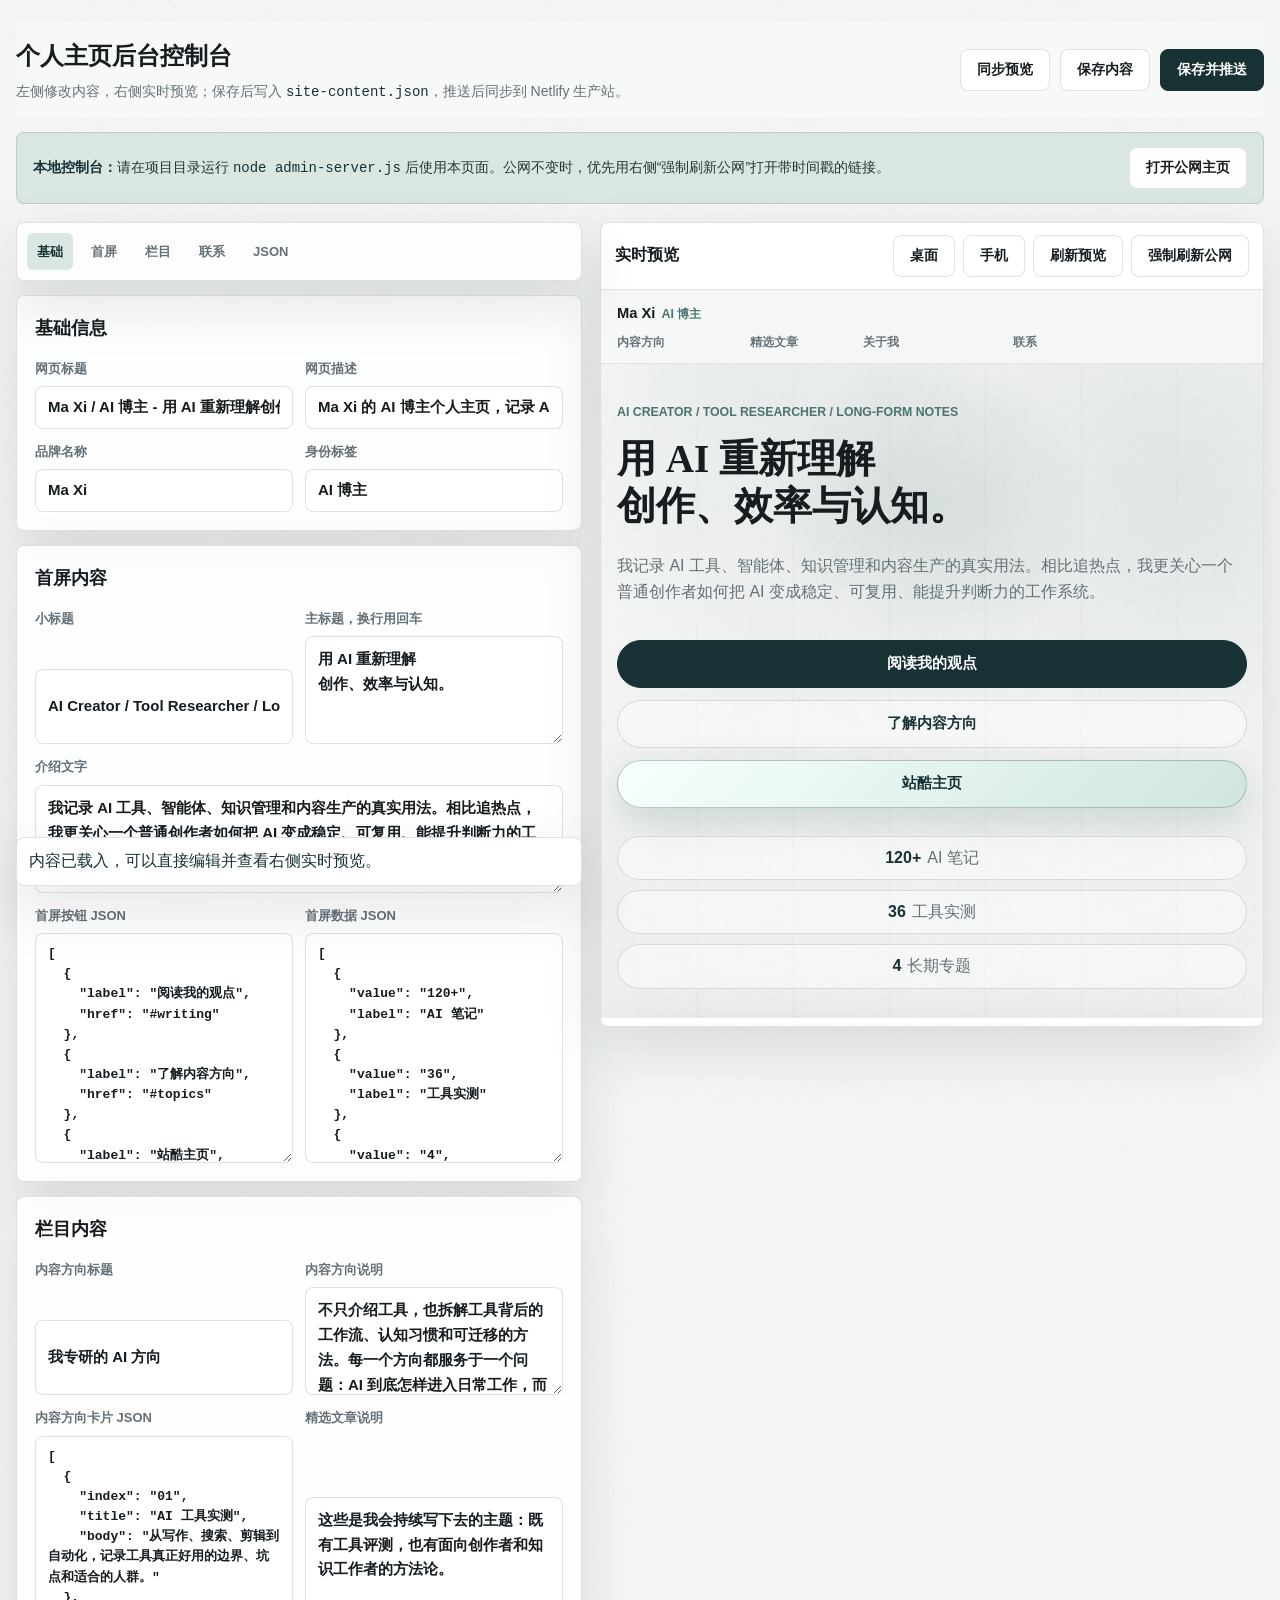
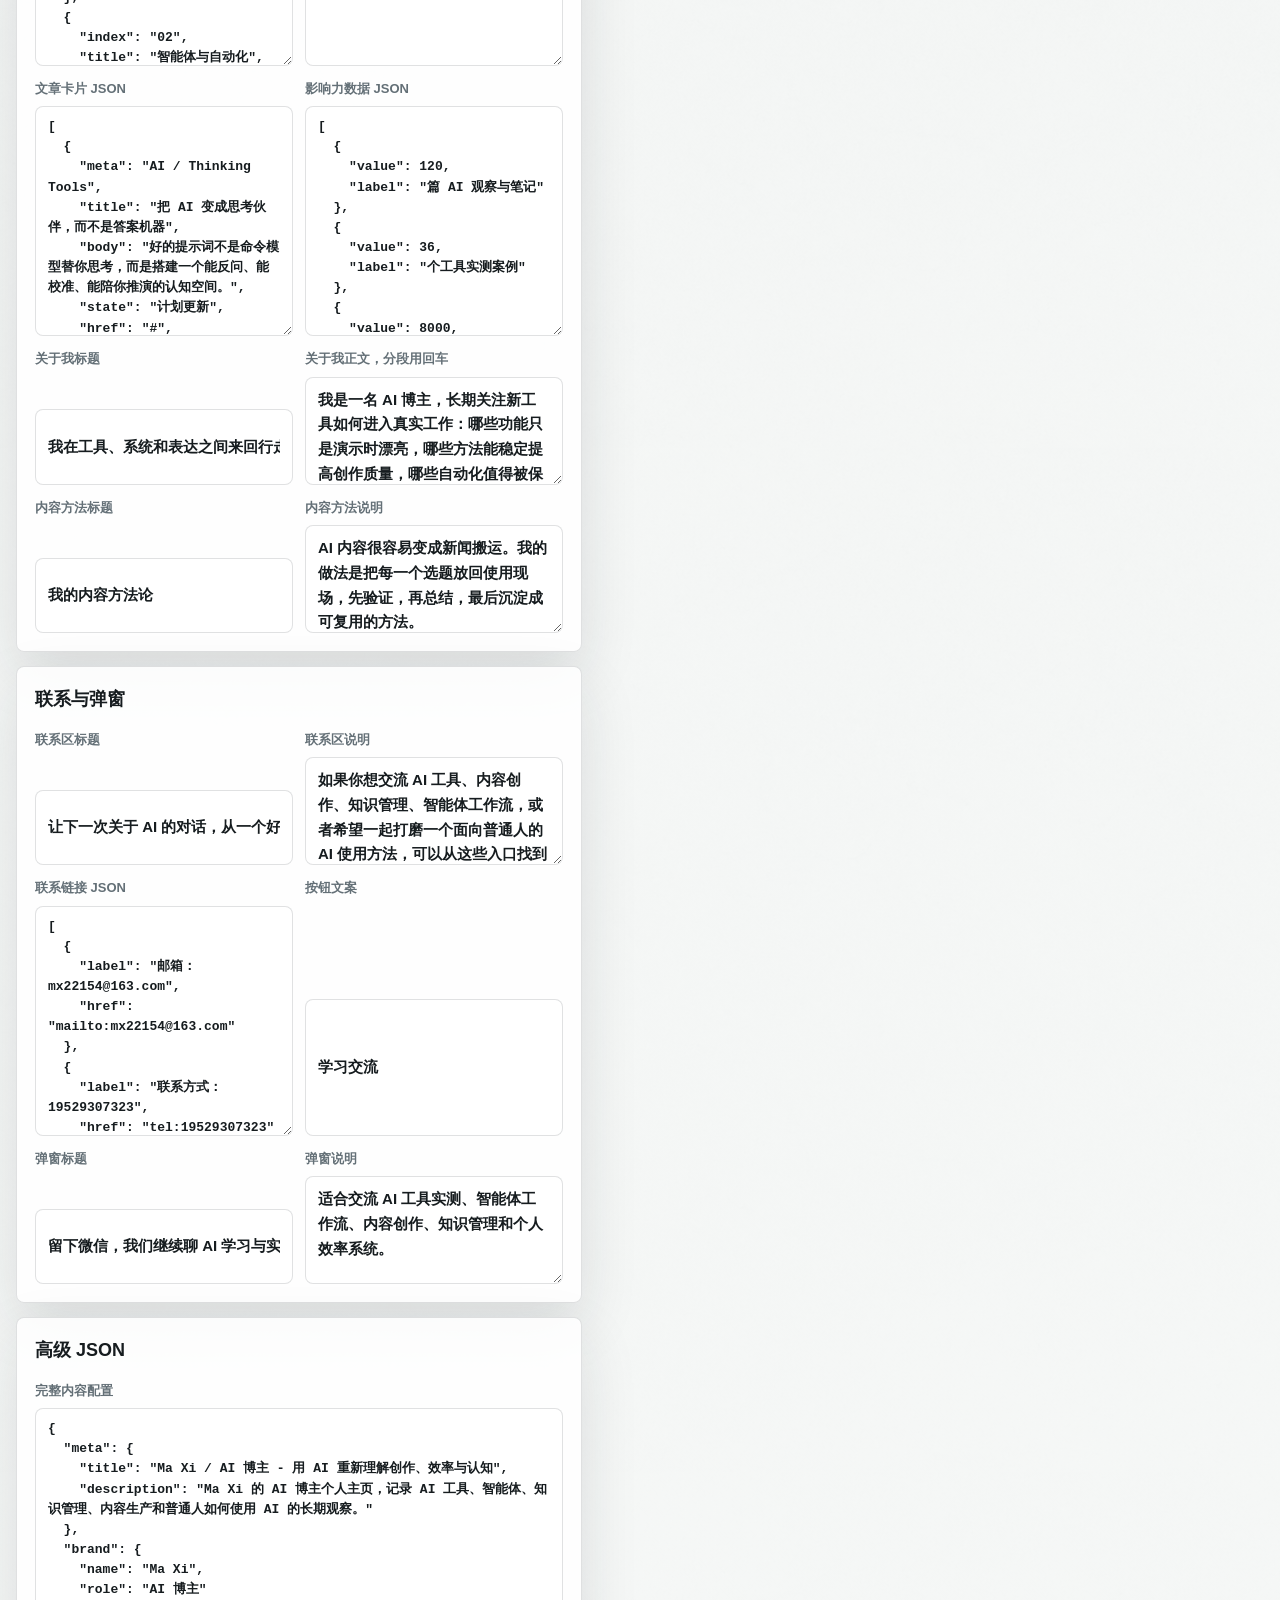
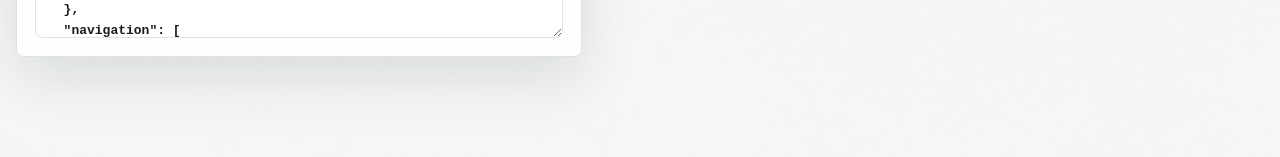
==== commit af6fef13: "Update homepage content" ====
--- a/admin.html
+++ b/admin.html
@@ -370,7 +370,7 @@
       <header class="topbar">
         <div class="brand">
           <h1>个人主页后台控制台</h1>
-          <p>左侧修改内容，右侧实时预览；保存后写入 <code>site-content.json</code>，推送后同步到 GitHub Pages。</p>
+          <p>左侧修改内容，右侧实时预览；保存后写入 <code>site-content.json</code>，推送后同步到 Netlify 生产站。</p>
         </div>
         <div class="actions">
           <button type="button" id="syncPreviewButton">同步预览</button>
@@ -383,7 +383,7 @@
         <div>
           <strong>本地控制台：</strong>请在项目目录运行 <code>node admin-server.js</code> 后使用本页面。公网不变时，优先用右侧“强制刷新公网”打开带时间戳的链接。
         </div>
-        <a class="button-link" href="https://max0315.github.io/AI-NEWS/" target="_blank" rel="noopener">打开公网主页</a>
+        <a class="button-link" href="https://flourishing-sprite-5edd07.netlify.app/" target="_blank" rel="noopener">打开公网主页</a>
       </div>
 
       <div class="workspace">
@@ -463,7 +463,7 @@
                 <button class="ghost" type="button" id="desktopButton">桌面</button>
                 <button class="ghost" type="button" id="mobileButton">手机</button>
                 <button class="ghost" type="button" id="reloadPreviewButton">刷新预览</button>
-                <a class="button-link" id="publicRefreshLink" href="https://max0315.github.io/AI-NEWS/?refresh=1" target="_blank" rel="noopener">强制刷新公网</a>
+                <a class="button-link" id="publicRefreshLink" href="https://flourishing-sprite-5edd07.netlify.app/?refresh=1" target="_blank" rel="noopener">强制刷新公网</a>
               </div>
             </div>
             <iframe class="viewport" id="previewFrame" src="index.html?adminPreview=1" title="个人主页实时预览"></iframe>
@@ -571,7 +571,7 @@
       };
 
       const updatePublicRefreshLink = () => {
-        publicRefreshLink.href = `https://max0315.github.io/AI-NEWS/?refresh=${Date.now()}`;
+        publicRefreshLink.href = `https://flourishing-sprite-5edd07.netlify.app/?refresh=${Date.now()}`;
       };
 
       const loadContent = async () => {
@@ -634,7 +634,7 @@
 
         publishButton.disabled = true;
         saveButton.disabled = true;
-        setStatus("正在提交并推送到 GitHub Pages...");
+        setStatus("正在提交并同步部署到 Netlify 生产站...");
 
         try {
           const response = await fetch("/api/publish", { method: "POST" });
@@ -645,7 +645,7 @@
           }
 
           updatePublicRefreshLink();
-          setStatus(`${payload.message}\n\n公网一般会在几十秒内刷新。若没变化，点击右侧“强制刷新公网”。`, "ok");
+          setStatus(`${payload.message}\n\nNetlify 公网站通常会在几十秒内刷新。若没变化，点击右侧“强制刷新公网”。`, "ok");
         } catch (error) {
           setStatus(`推送失败：${error.message}`, "error");
         } finally {
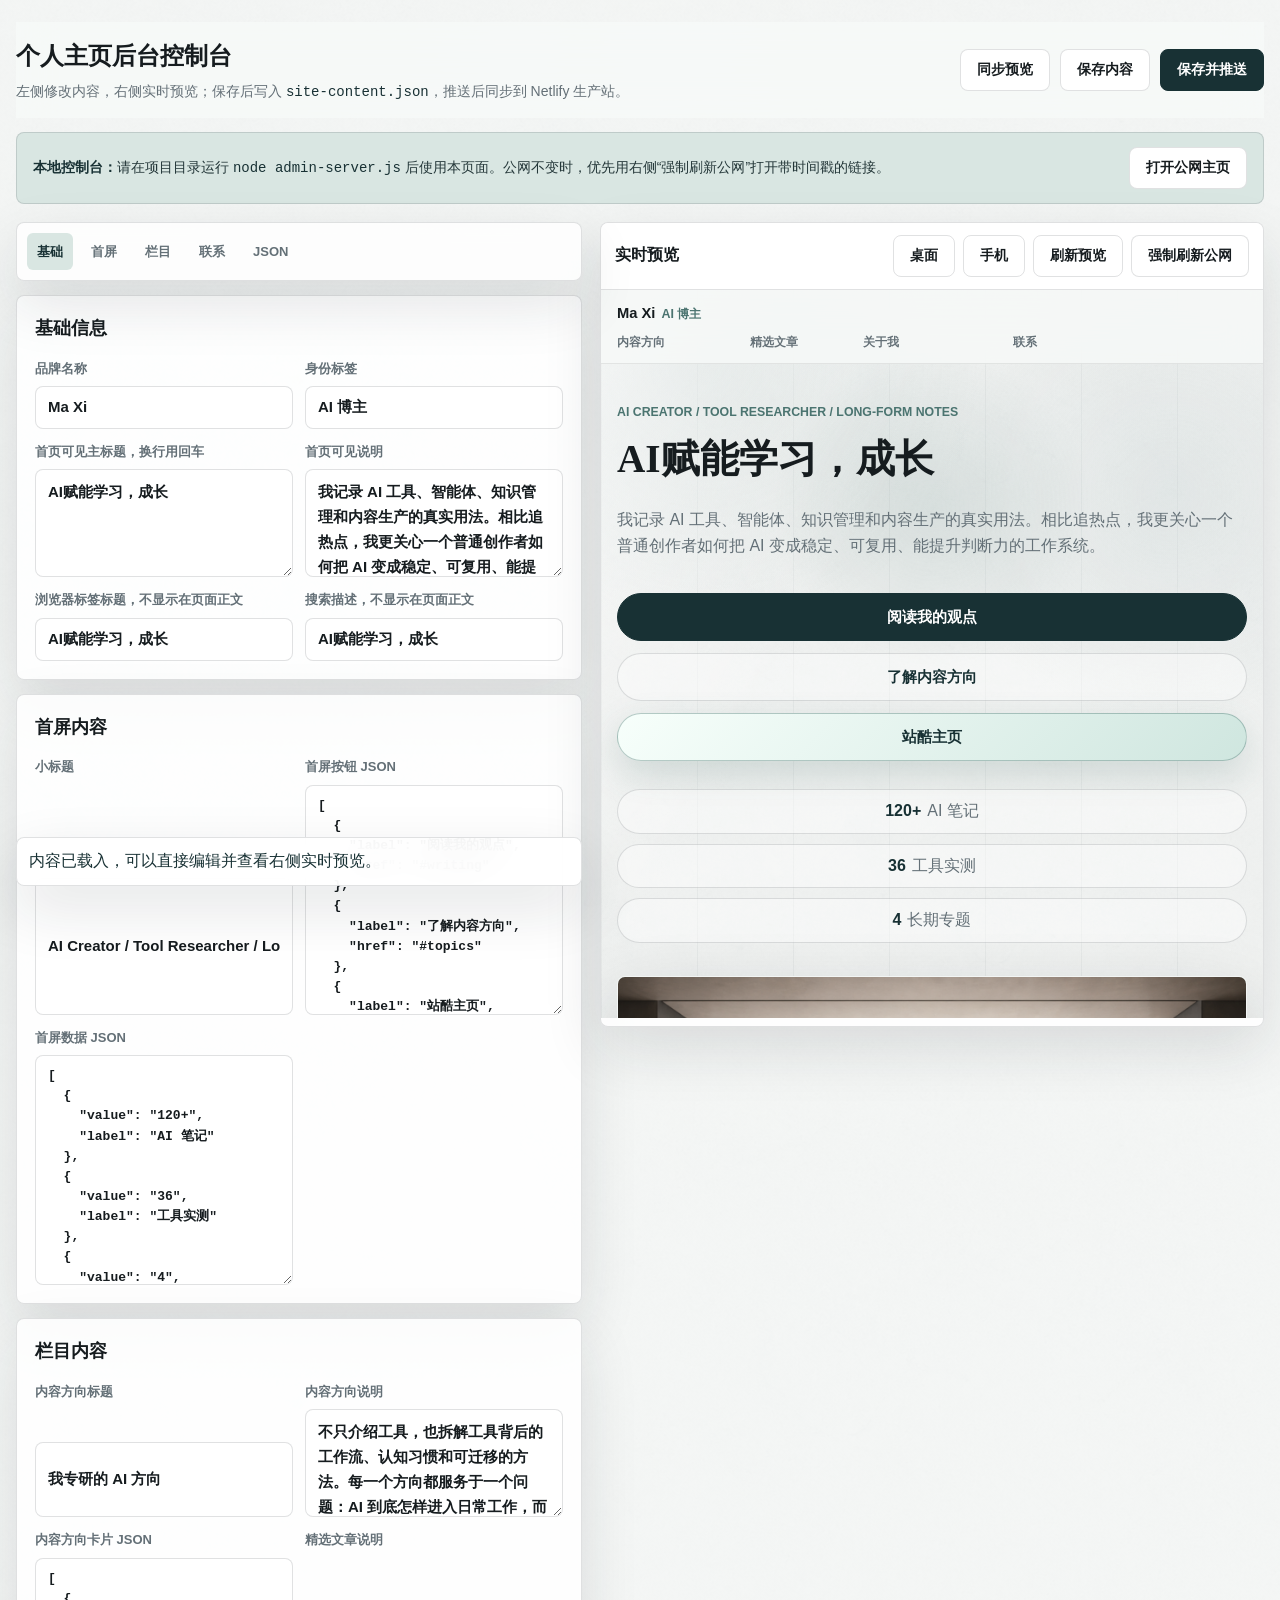
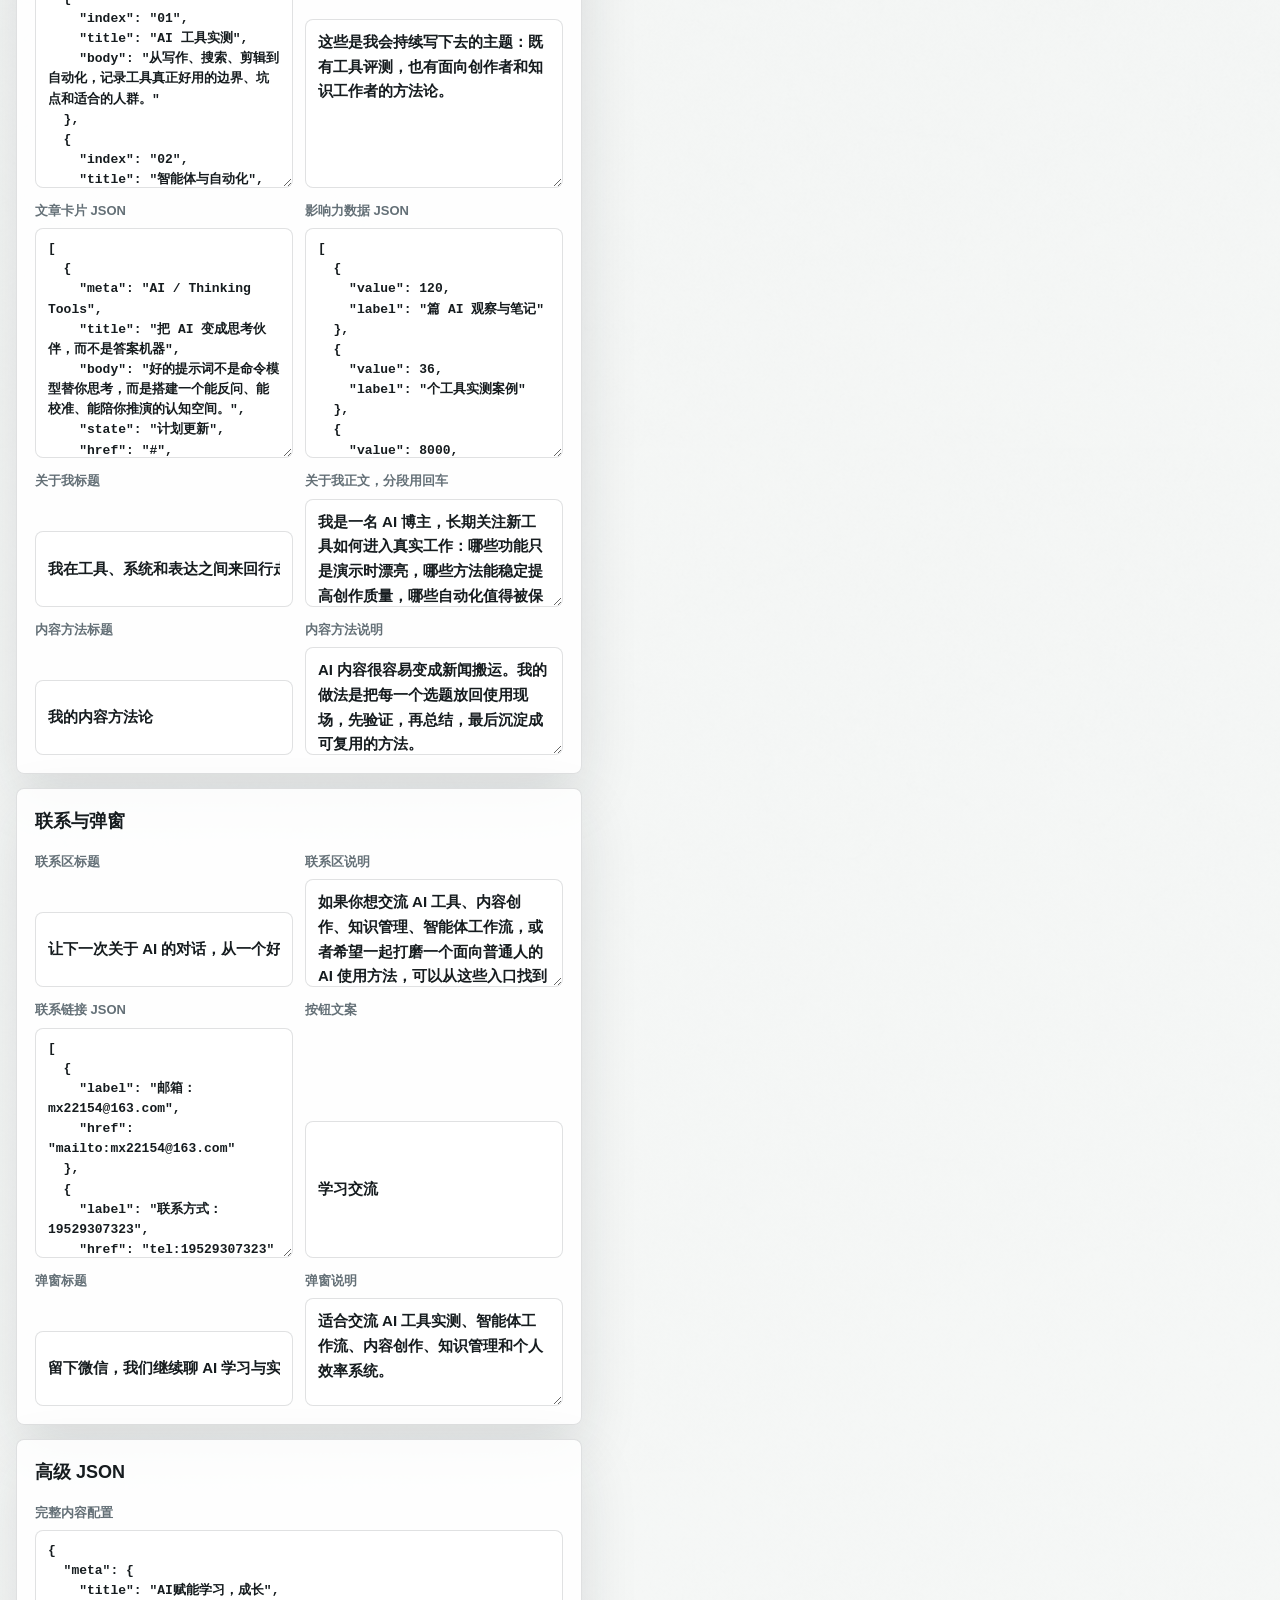
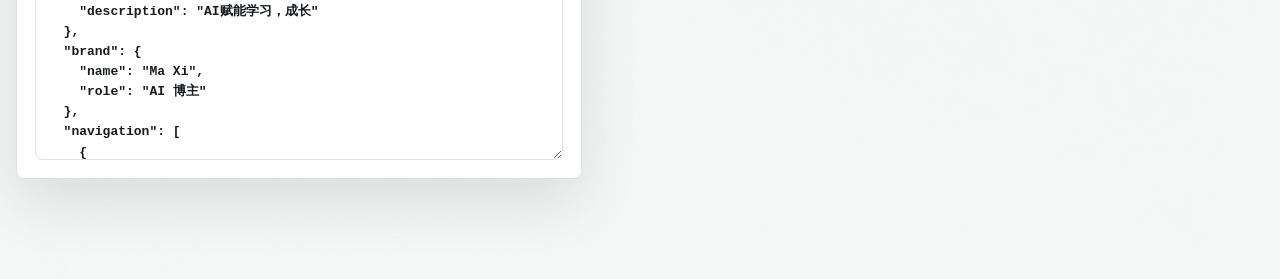
==== commit 521f87e4: "Clarify visible homepage content fields" ====
--- a/admin.html
+++ b/admin.html
@@ -400,10 +400,12 @@
             <section id="basic">
               <h2>基础信息</h2>
               <div class="grid">
-                <label>网页标题 <input data-path="meta.title" /></label>
-                <label>网页描述 <input data-path="meta.description" /></label>
                 <label>品牌名称 <input data-path="brand.name" /></label>
                 <label>身份标签 <input data-path="brand.role" /></label>
+                <label>首页可见主标题，换行用回车 <textarea data-path="hero.title" data-array-lines></textarea></label>
+                <label>首页可见说明 <textarea data-path="hero.lede"></textarea></label>
+                <label>浏览器标签标题，不显示在页面正文 <input data-path="meta.title" /></label>
+                <label>搜索描述，不显示在页面正文 <input data-path="meta.description" /></label>
               </div>
             </section>
 
@@ -411,8 +413,6 @@
               <h2>首屏内容</h2>
               <div class="grid">
                 <label>小标题 <input data-path="hero.eyebrow" /></label>
-                <label>主标题，换行用回车 <textarea data-path="hero.title" data-array-lines></textarea></label>
-                <label class="wide">介绍文字 <textarea data-path="hero.lede"></textarea></label>
                 <label>首屏按钮 JSON <textarea class="code" data-path="hero.actions" data-json></textarea></label>
                 <label>首屏数据 JSON <textarea class="code" data-path="hero.signals" data-json></textarea></label>
               </div>
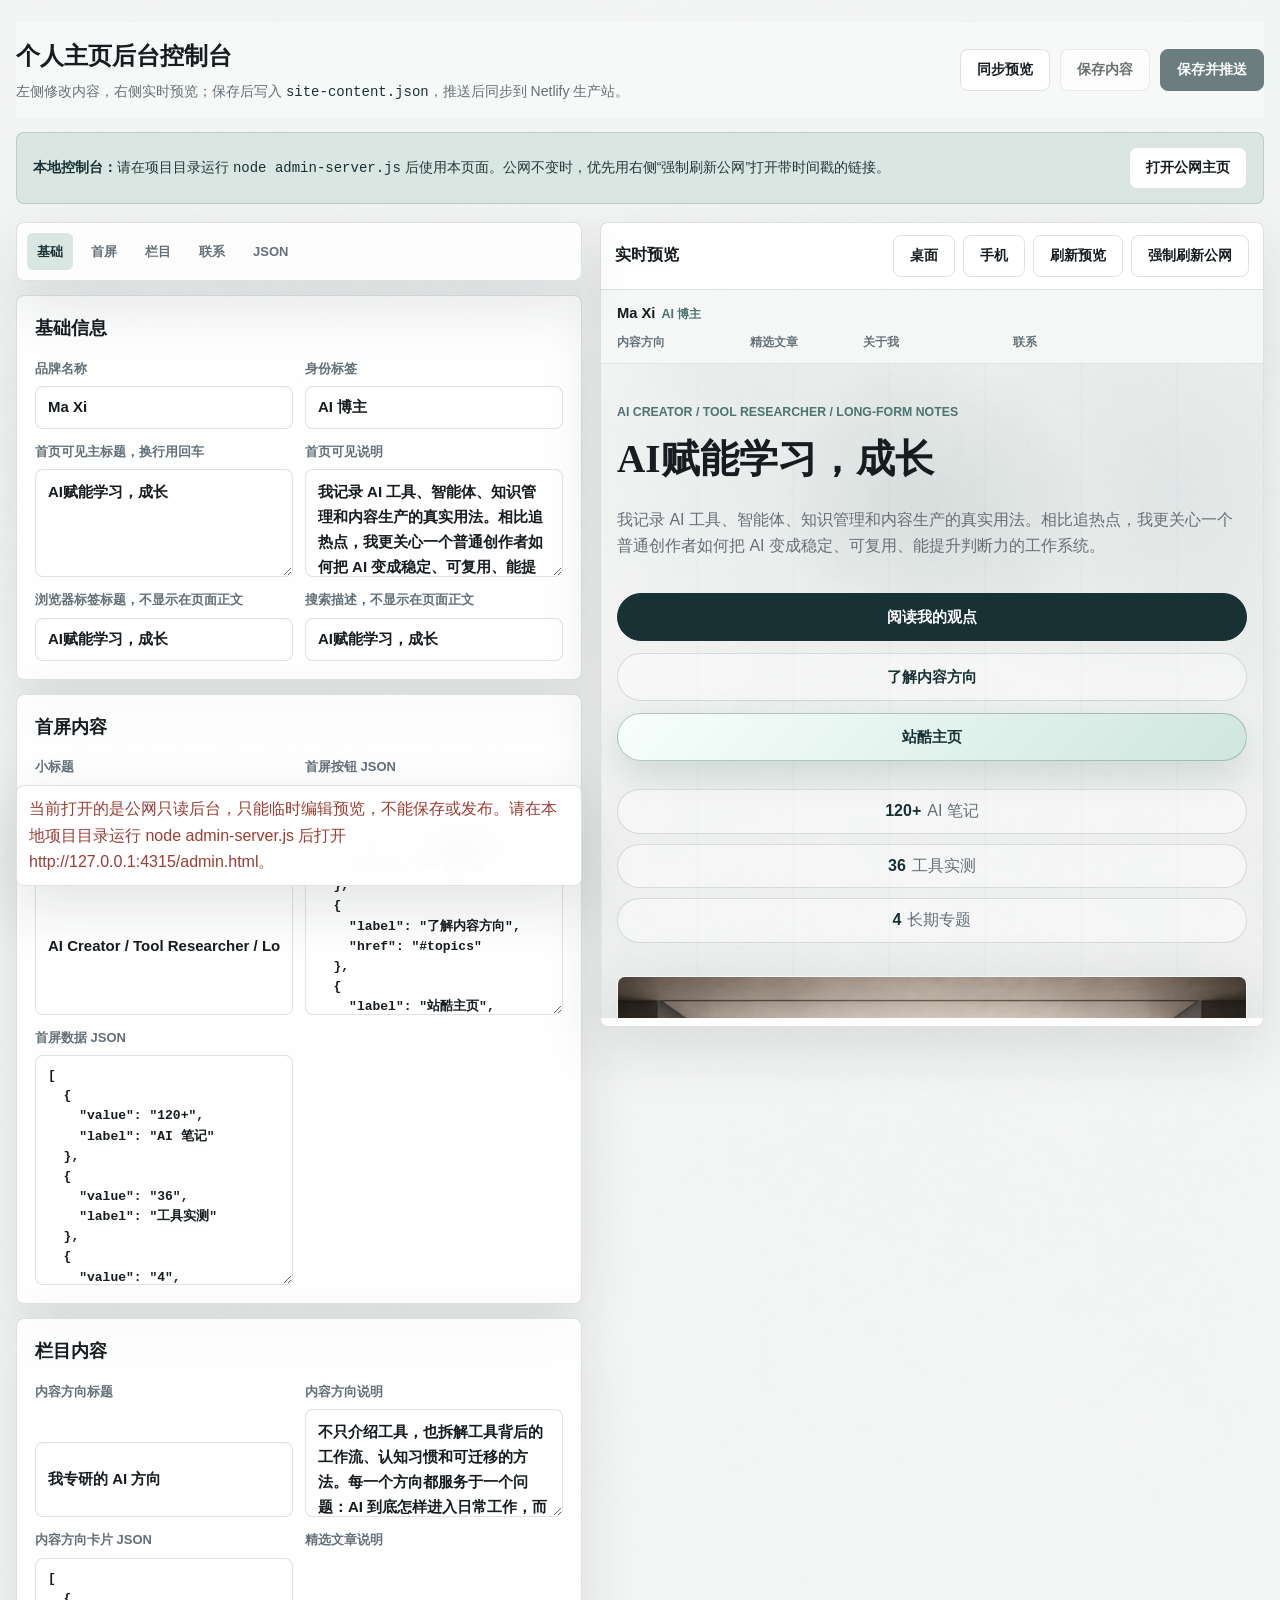
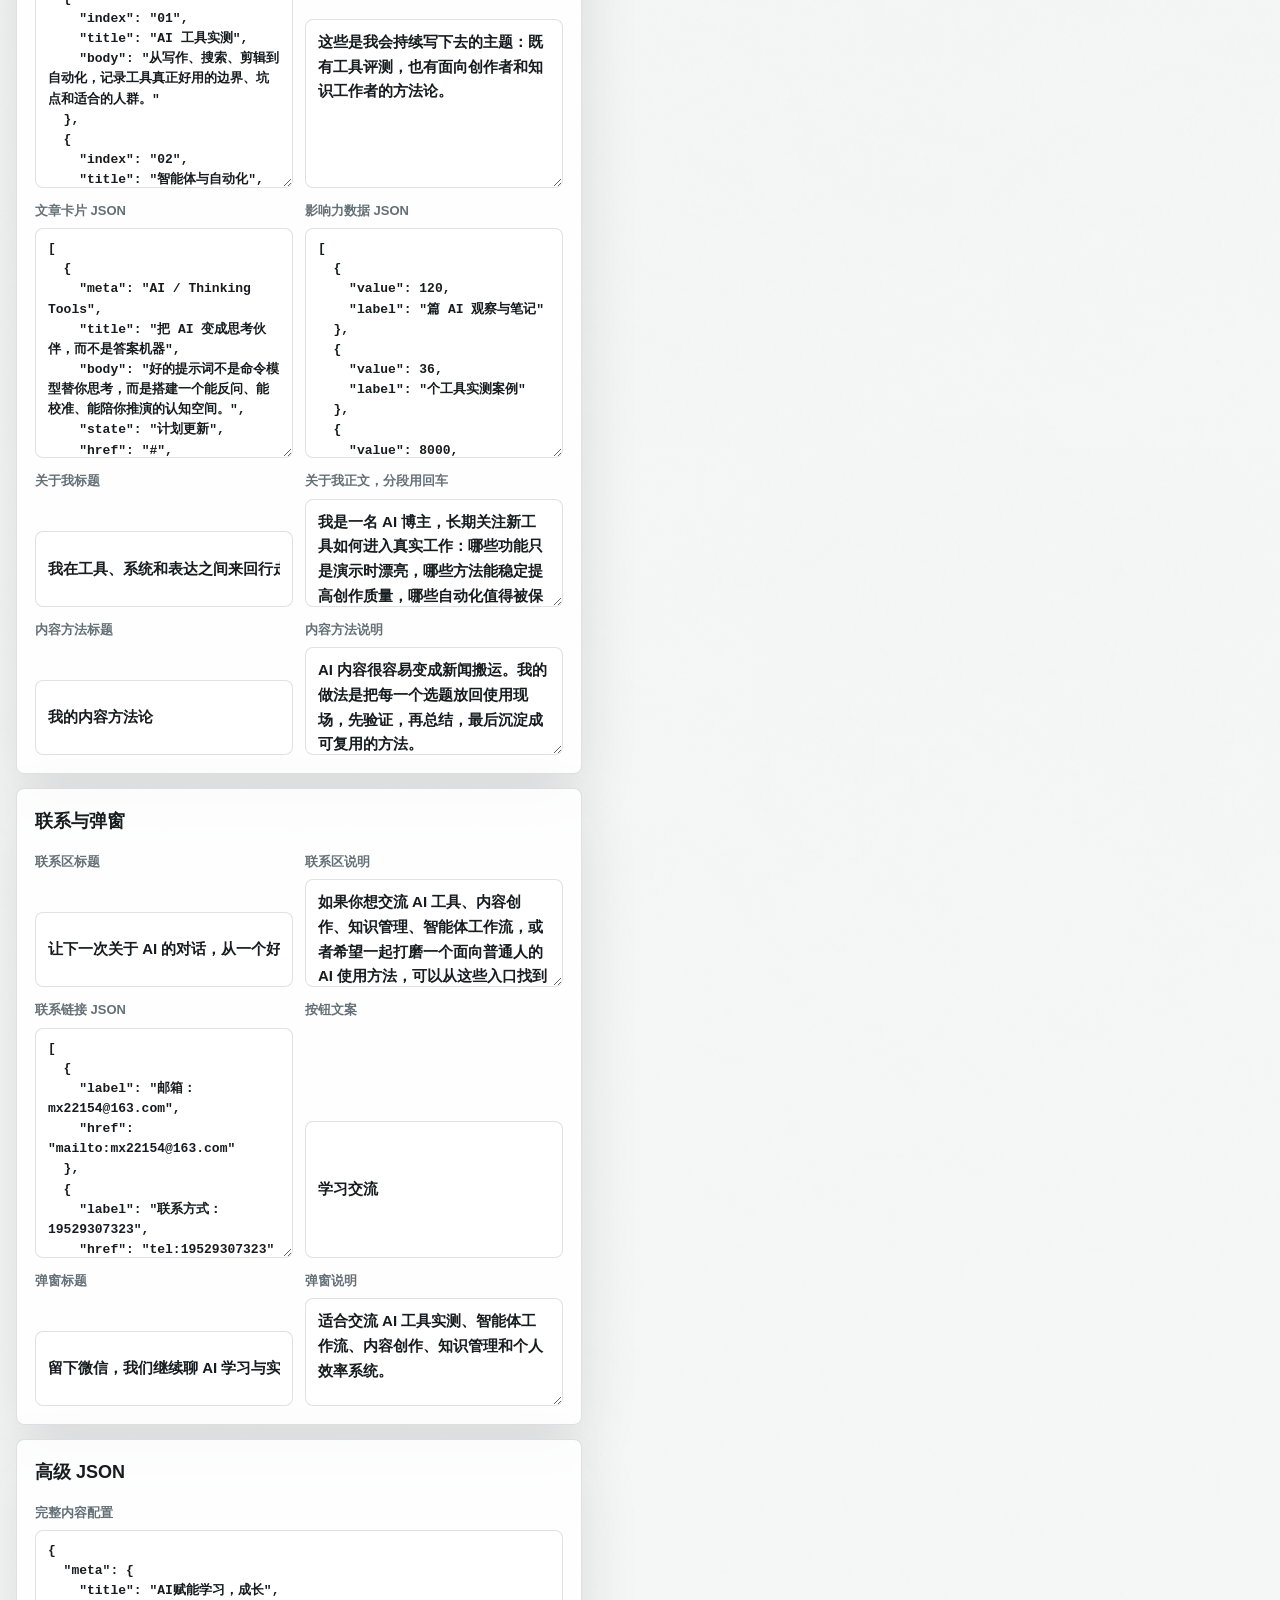
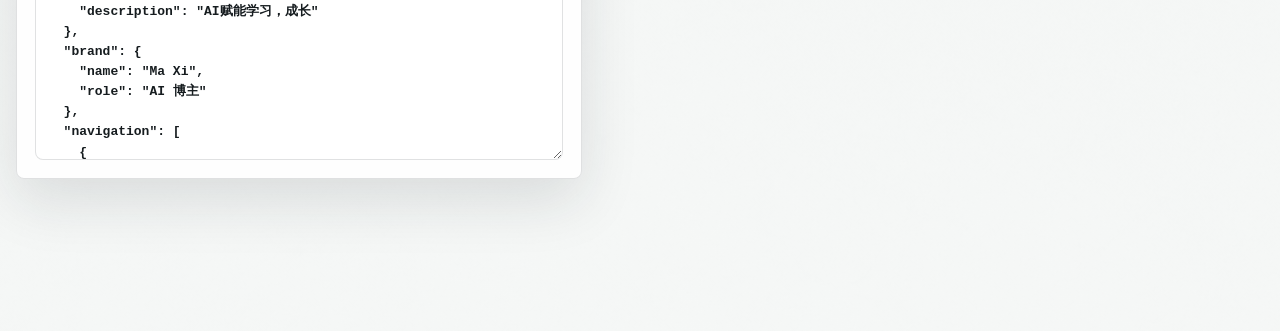
==== commit d38cb3be: "Mark public admin as read only" ====
--- a/admin.html
+++ b/admin.html
@@ -475,6 +475,7 @@
     <script>
       let content = {};
       let liveTimer = null;
+      let canPublish = false;
       const fields = Array.from(document.querySelectorAll("[data-path]"));
       const rawJson = document.querySelector("#rawJson");
       const statusText = document.querySelector("#status");
@@ -581,21 +582,36 @@
           if (response.ok) {
             const payload = await response.json();
             content = payload.content;
+            canPublish = true;
           } else {
             const fallback = await fetch(`site-content.json?_=${Date.now()}`, { cache: "no-store" });
             content = await fallback.json();
+            canPublish = false;
           }
 
           fillFields();
           sendPreview();
           updatePublicRefreshLink();
-          setStatus("内容已载入，可以直接编辑并查看右侧实时预览。", "ok");
+          if (canPublish) {
+            saveButton.disabled = false;
+            publishButton.disabled = false;
+            setStatus("内容已载入，可以直接编辑并查看右侧实时预览。保存并推送后会同步到 Netlify。", "ok");
+          } else {
+            saveButton.disabled = true;
+            publishButton.disabled = true;
+            setStatus("当前打开的是公网只读后台，只能临时编辑预览，不能保存或发布。请在本地项目目录运行 node admin-server.js 后打开 http://127.0.0.1:4315/admin.html。", "error");
+          }
         } catch (error) {
           setStatus(`内容载入失败：${error.message}`, "error");
         }
       };
 
       const saveContent = async () => {
+        if (!canPublish) {
+          setStatus("当前是公网只读后台，无法保存。请使用本地后台：http://127.0.0.1:4315/admin.html", "error");
+          return false;
+        }
+
         collectFields();
         sendPreview();
         saveButton.disabled = true;
@@ -626,6 +642,11 @@
       };
 
       const publishContent = async () => {
+        if (!canPublish) {
+          setStatus("当前是公网只读后台，无法发布。请先在本地运行 node admin-server.js，再打开本地后台。", "error");
+          return;
+        }
+
         const saved = await saveContent();
 
         if (!saved) {
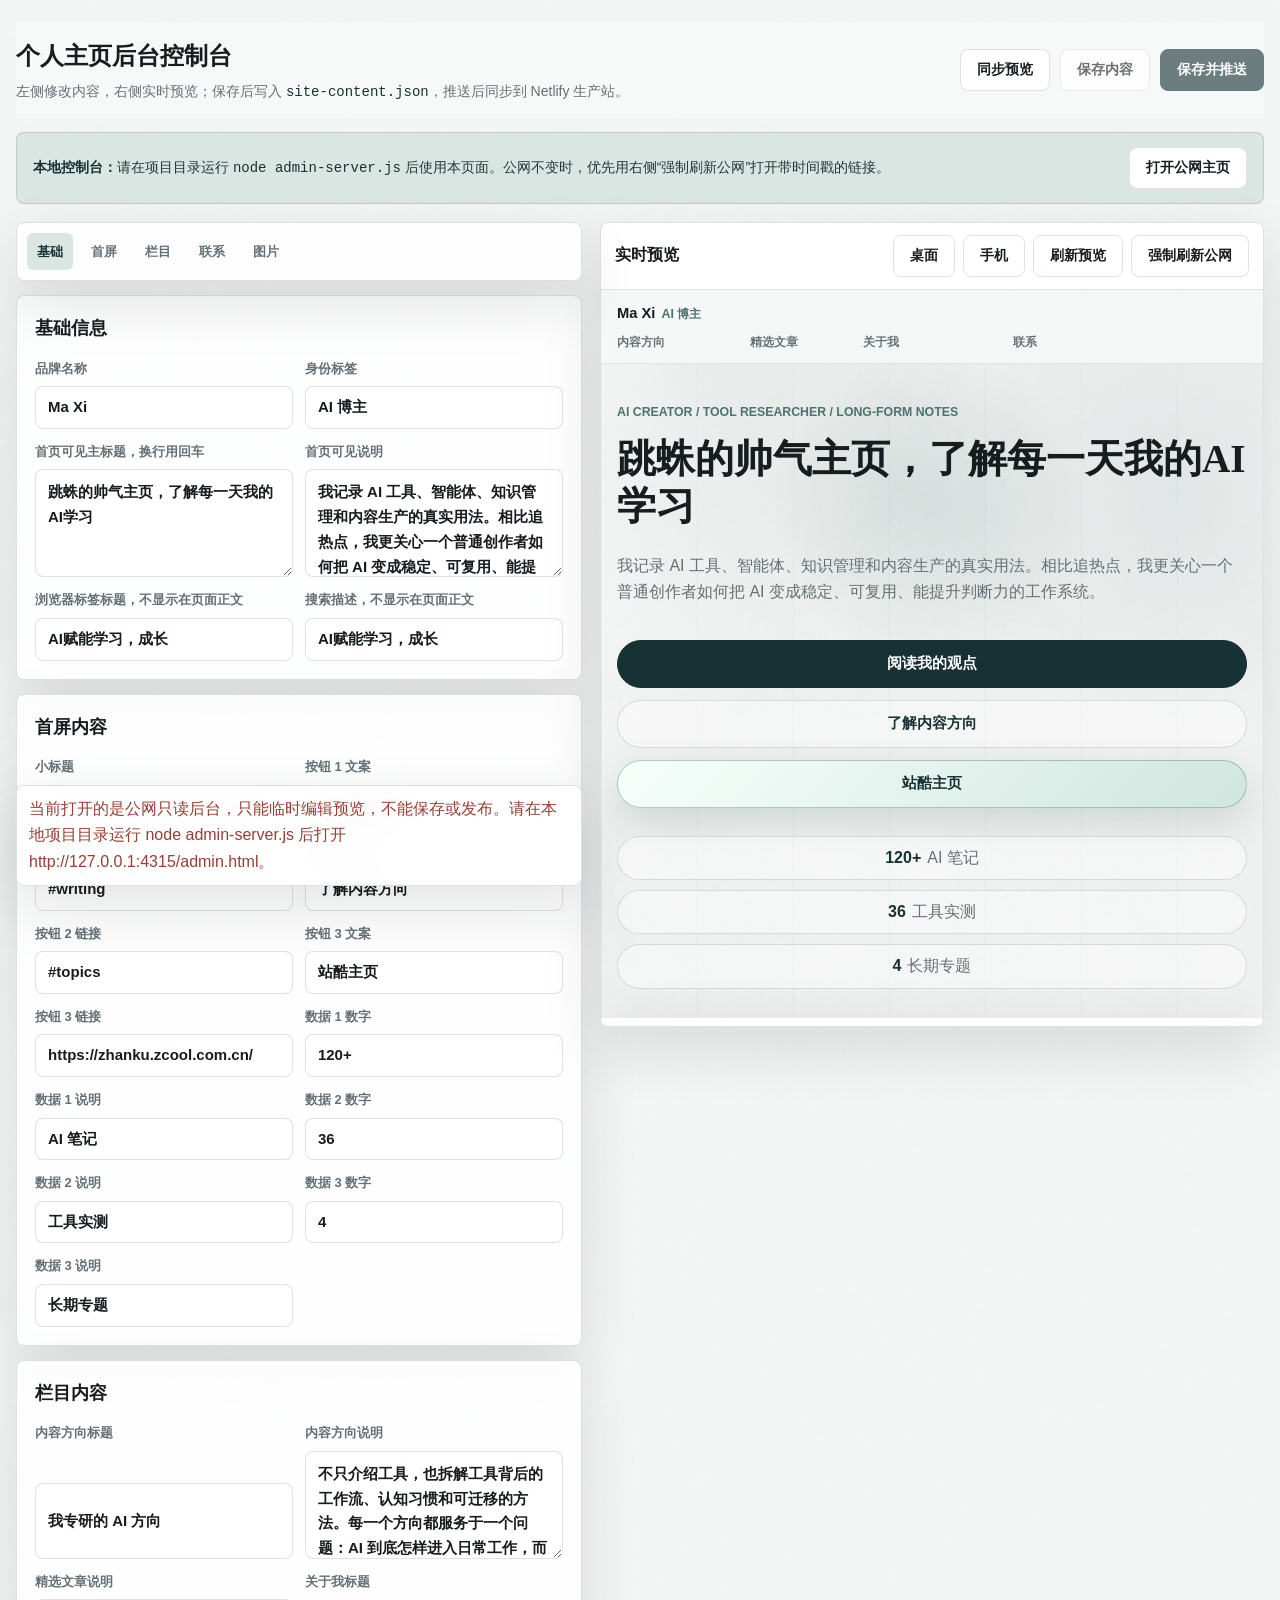
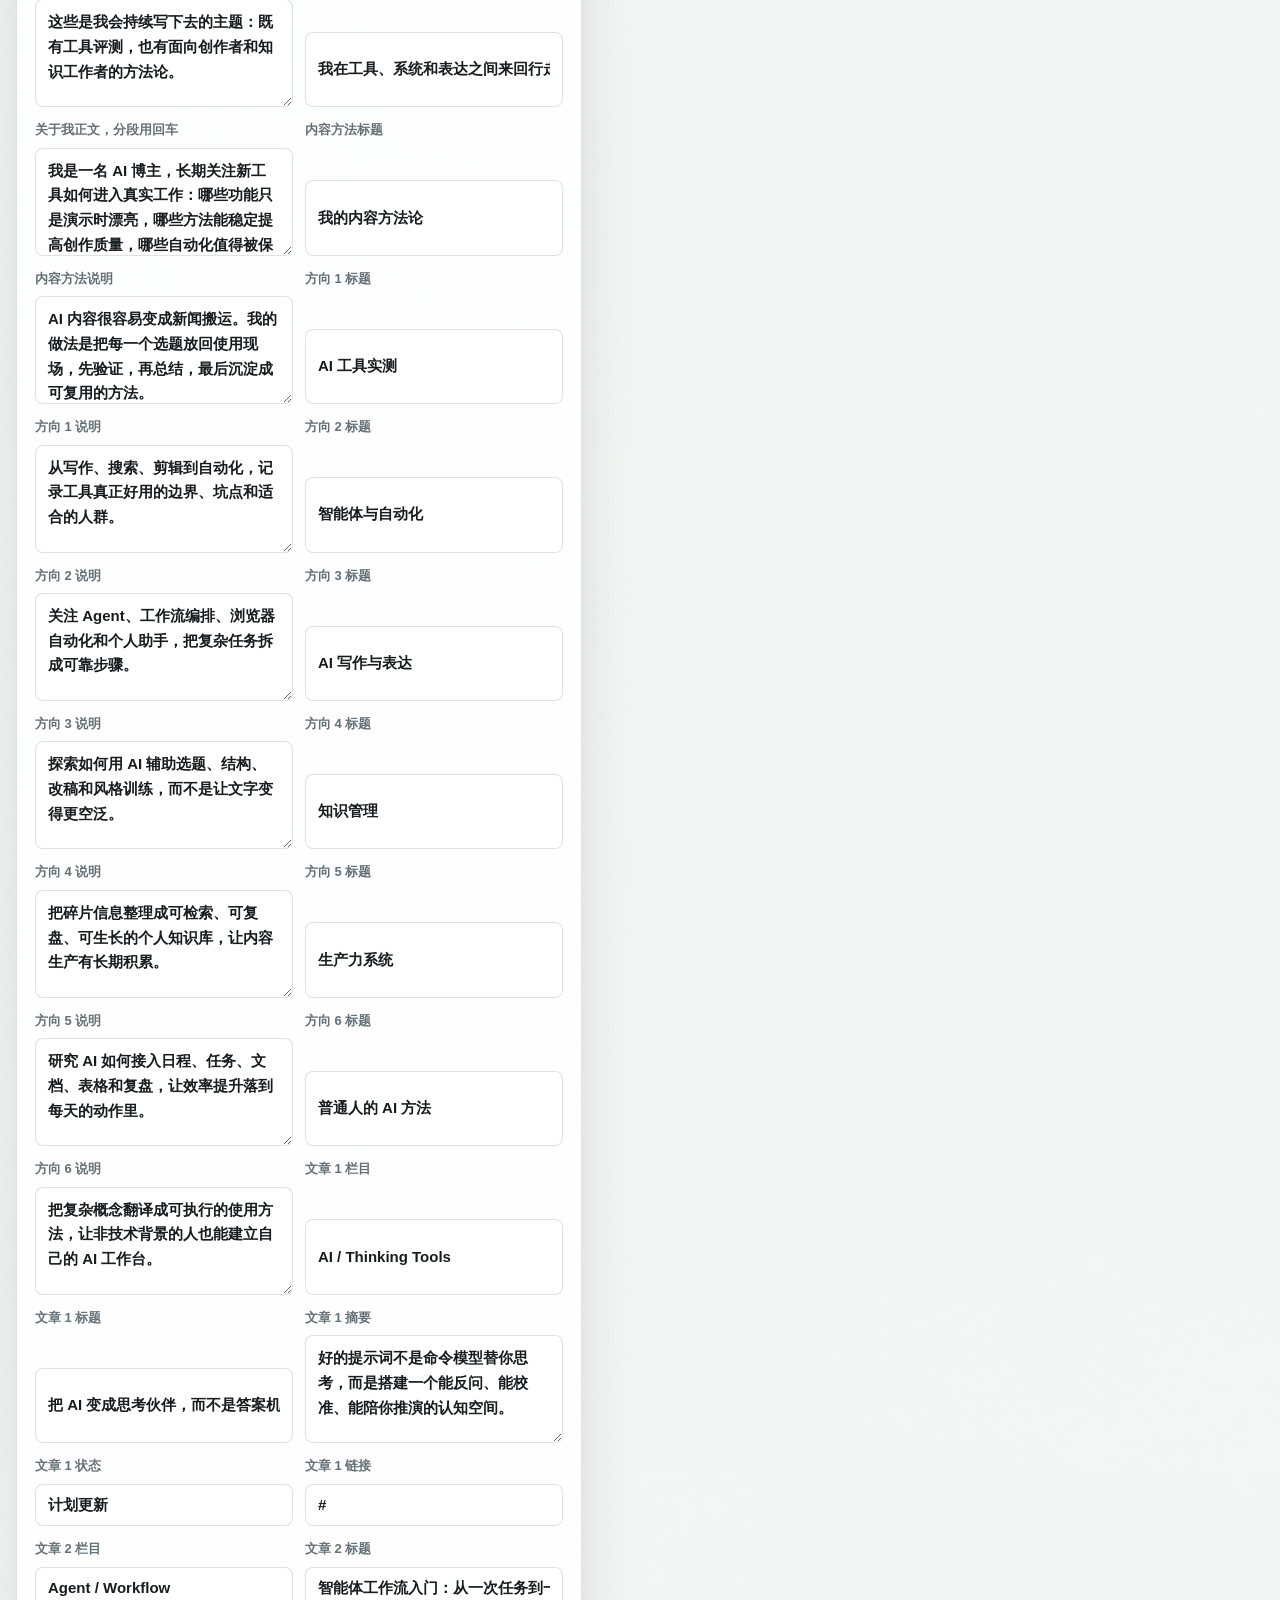
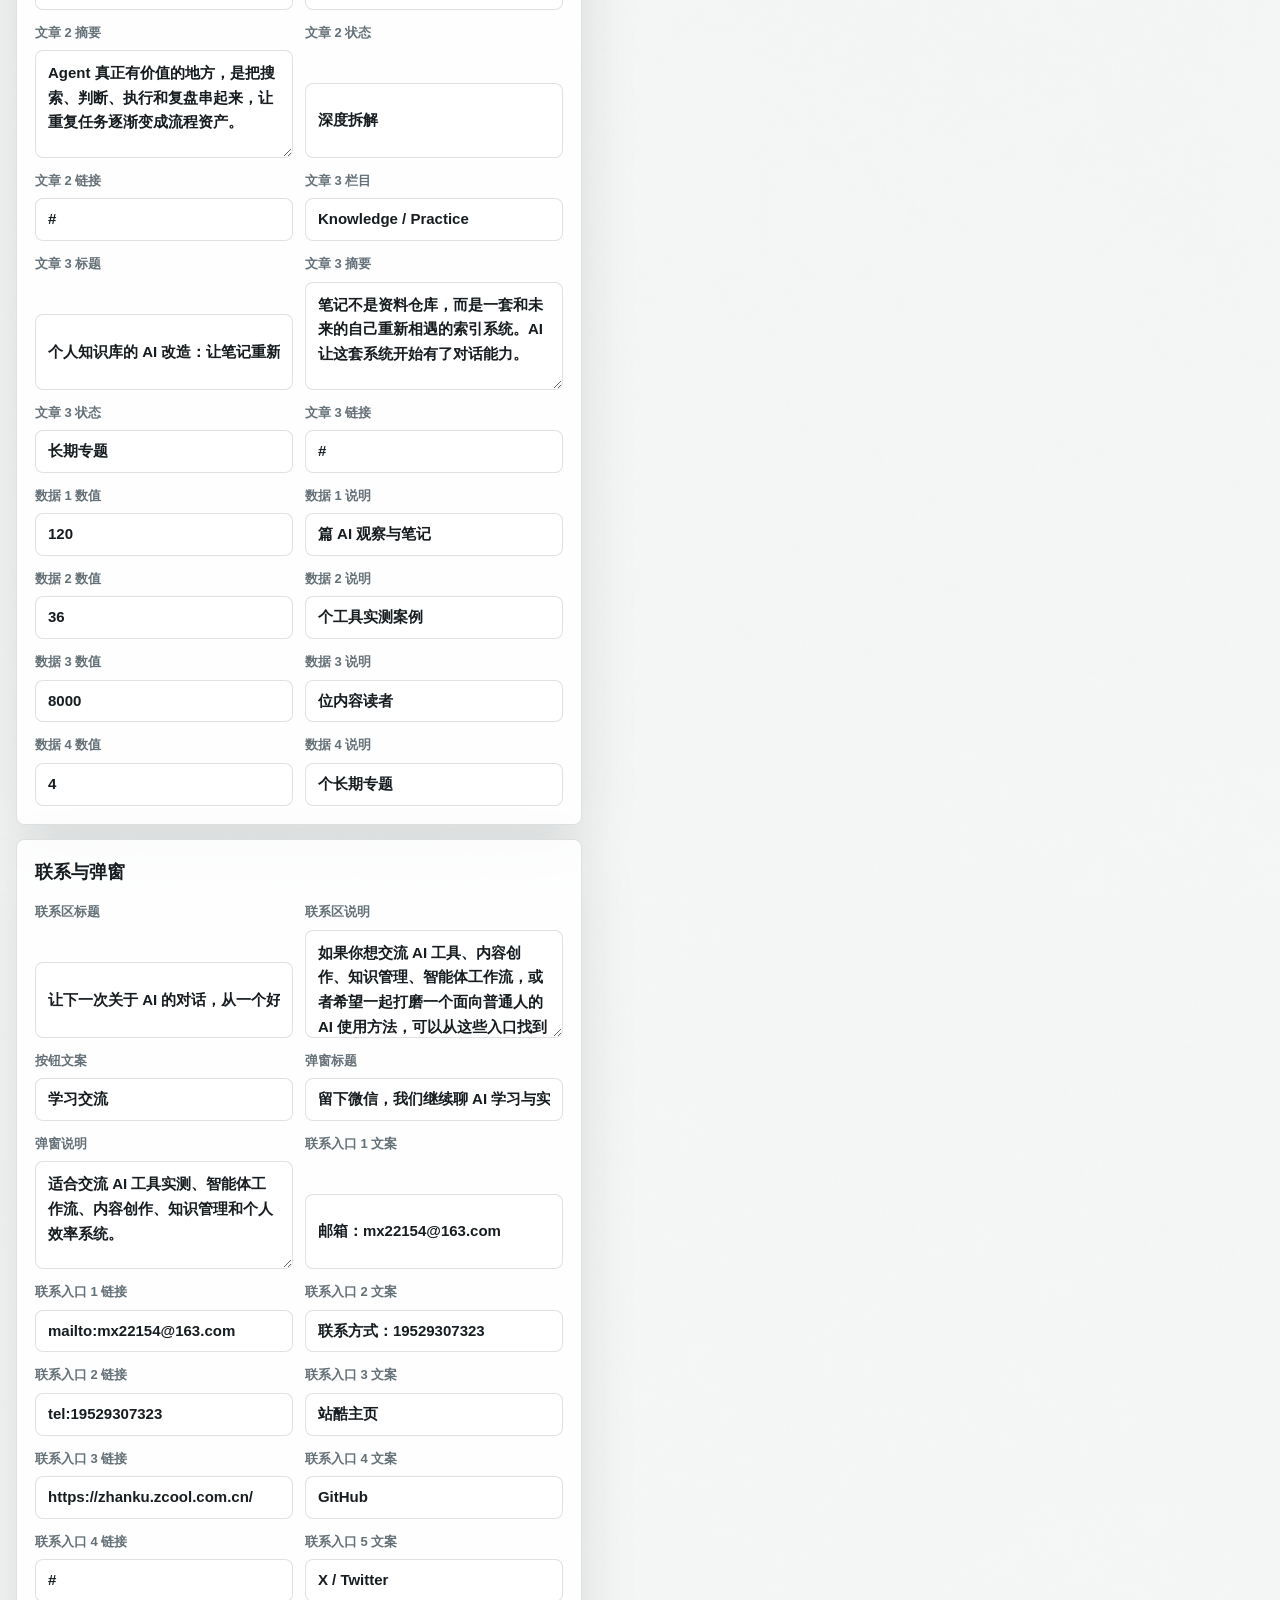
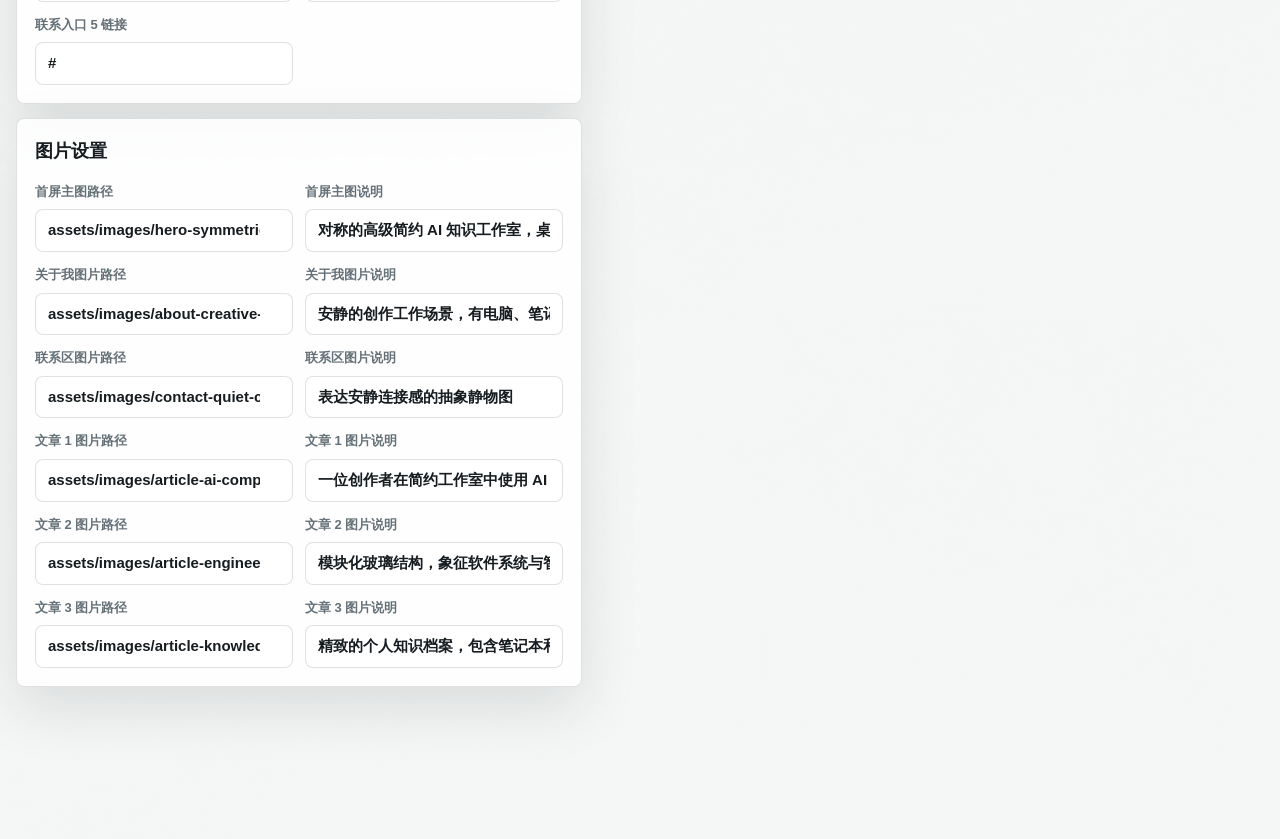
==== commit 178da6e3: "Replace admin JSON fields with forms" ====
--- a/admin.html
+++ b/admin.html
@@ -393,7 +393,7 @@
             <a href="#hero">首屏</a>
             <a href="#sections">栏目</a>
             <a href="#contact">联系</a>
-            <a href="#json">JSON</a>
+            <a href="#images">图片</a>
           </nav>
 
           <main class="sections">
@@ -413,8 +413,18 @@
               <h2>首屏内容</h2>
               <div class="grid">
                 <label>小标题 <input data-path="hero.eyebrow" /></label>
-                <label>首屏按钮 JSON <textarea class="code" data-path="hero.actions" data-json></textarea></label>
-                <label>首屏数据 JSON <textarea class="code" data-path="hero.signals" data-json></textarea></label>
+                <label>按钮 1 文案 <input data-path="hero.actions.0.label" /></label>
+                <label>按钮 1 链接 <input data-path="hero.actions.0.href" /></label>
+                <label>按钮 2 文案 <input data-path="hero.actions.1.label" /></label>
+                <label>按钮 2 链接 <input data-path="hero.actions.1.href" /></label>
+                <label>按钮 3 文案 <input data-path="hero.actions.2.label" /></label>
+                <label>按钮 3 链接 <input data-path="hero.actions.2.href" /></label>
+                <label>数据 1 数字 <input data-path="hero.signals.0.value" /></label>
+                <label>数据 1 说明 <input data-path="hero.signals.0.label" /></label>
+                <label>数据 2 数字 <input data-path="hero.signals.1.value" /></label>
+                <label>数据 2 说明 <input data-path="hero.signals.1.label" /></label>
+                <label>数据 3 数字 <input data-path="hero.signals.2.value" /></label>
+                <label>数据 3 说明 <input data-path="hero.signals.2.label" /></label>
               </div>
             </section>
 
@@ -423,14 +433,46 @@
               <div class="grid">
                 <label>内容方向标题 <input data-path="topicsSection.title" /></label>
                 <label>内容方向说明 <textarea data-path="topicsSection.body"></textarea></label>
-                <label>内容方向卡片 JSON <textarea class="code" data-path="topics" data-json></textarea></label>
                 <label>精选文章说明 <textarea data-path="writingSection.body"></textarea></label>
-                <label>文章卡片 JSON <textarea class="code" data-path="articles" data-json></textarea></label>
-                <label>影响力数据 JSON <textarea class="code" data-path="metrics" data-json></textarea></label>
                 <label>关于我标题 <input data-path="about.title" /></label>
                 <label>关于我正文，分段用回车 <textarea data-path="about.paragraphs" data-array-lines></textarea></label>
                 <label>内容方法标题 <input data-path="methodSection.title" /></label>
                 <label>内容方法说明 <textarea data-path="methodSection.body"></textarea></label>
+                <label>方向 1 标题 <input data-path="topics.0.title" /></label>
+                <label>方向 1 说明 <textarea data-path="topics.0.body"></textarea></label>
+                <label>方向 2 标题 <input data-path="topics.1.title" /></label>
+                <label>方向 2 说明 <textarea data-path="topics.1.body"></textarea></label>
+                <label>方向 3 标题 <input data-path="topics.2.title" /></label>
+                <label>方向 3 说明 <textarea data-path="topics.2.body"></textarea></label>
+                <label>方向 4 标题 <input data-path="topics.3.title" /></label>
+                <label>方向 4 说明 <textarea data-path="topics.3.body"></textarea></label>
+                <label>方向 5 标题 <input data-path="topics.4.title" /></label>
+                <label>方向 5 说明 <textarea data-path="topics.4.body"></textarea></label>
+                <label>方向 6 标题 <input data-path="topics.5.title" /></label>
+                <label>方向 6 说明 <textarea data-path="topics.5.body"></textarea></label>
+                <label>文章 1 栏目 <input data-path="articles.0.meta" /></label>
+                <label>文章 1 标题 <input data-path="articles.0.title" /></label>
+                <label>文章 1 摘要 <textarea data-path="articles.0.body"></textarea></label>
+                <label>文章 1 状态 <input data-path="articles.0.state" /></label>
+                <label>文章 1 链接 <input data-path="articles.0.href" /></label>
+                <label>文章 2 栏目 <input data-path="articles.1.meta" /></label>
+                <label>文章 2 标题 <input data-path="articles.1.title" /></label>
+                <label>文章 2 摘要 <textarea data-path="articles.1.body"></textarea></label>
+                <label>文章 2 状态 <input data-path="articles.1.state" /></label>
+                <label>文章 2 链接 <input data-path="articles.1.href" /></label>
+                <label>文章 3 栏目 <input data-path="articles.2.meta" /></label>
+                <label>文章 3 标题 <input data-path="articles.2.title" /></label>
+                <label>文章 3 摘要 <textarea data-path="articles.2.body"></textarea></label>
+                <label>文章 3 状态 <input data-path="articles.2.state" /></label>
+                <label>文章 3 链接 <input data-path="articles.2.href" /></label>
+                <label>数据 1 数值 <input data-path="metrics.0.value" inputmode="numeric" /></label>
+                <label>数据 1 说明 <input data-path="metrics.0.label" /></label>
+                <label>数据 2 数值 <input data-path="metrics.1.value" inputmode="numeric" /></label>
+                <label>数据 2 说明 <input data-path="metrics.1.label" /></label>
+                <label>数据 3 数值 <input data-path="metrics.2.value" inputmode="numeric" /></label>
+                <label>数据 3 说明 <input data-path="metrics.2.label" /></label>
+                <label>数据 4 数值 <input data-path="metrics.3.value" inputmode="numeric" /></label>
+                <label>数据 4 说明 <input data-path="metrics.3.label" /></label>
               </div>
             </section>
 
@@ -439,16 +481,48 @@
               <div class="grid">
                 <label>联系区标题 <input data-path="contact.title" /></label>
                 <label>联系区说明 <textarea data-path="contact.body"></textarea></label>
-                <label>联系链接 JSON <textarea class="code" data-path="contact.links" data-json></textarea></label>
                 <label>按钮文案 <input data-path="contact.buttonLabel" /></label>
                 <label>弹窗标题 <input data-path="exchange.title" /></label>
                 <label>弹窗说明 <textarea data-path="exchange.note"></textarea></label>
+                <label>联系入口 1 文案 <input data-path="contact.links.0.label" /></label>
+                <label>联系入口 1 链接 <input data-path="contact.links.0.href" /></label>
+                <label>联系入口 2 文案 <input data-path="contact.links.1.label" /></label>
+                <label>联系入口 2 链接 <input data-path="contact.links.1.href" /></label>
+                <label>联系入口 3 文案 <input data-path="contact.links.2.label" /></label>
+                <label>联系入口 3 链接 <input data-path="contact.links.2.href" /></label>
+                <label>联系入口 4 文案 <input data-path="contact.links.3.label" /></label>
+                <label>联系入口 4 链接 <input data-path="contact.links.3.href" /></label>
+                <label>联系入口 5 文案 <input data-path="contact.links.4.label" /></label>
+                <label>联系入口 5 链接 <input data-path="contact.links.4.href" /></label>
               </div>
             </section>
 
-            <section id="json">
-              <h2>高级 JSON</h2>
-              <label>完整内容配置 <textarea class="code" id="rawJson"></textarea></label>
+            <section id="images">
+              <h2>图片设置</h2>
+              <div class="grid">
+                <label>首屏主图路径 <input data-path="images.hero.src" list="imageOptions" placeholder="assets/images/hero-symmetric-ai-studio.png" /></label>
+                <label>首屏主图说明 <input data-path="images.hero.alt" /></label>
+                <label>关于我图片路径 <input data-path="images.about.src" list="imageOptions" placeholder="assets/images/about-creative-work.png" /></label>
+                <label>关于我图片说明 <input data-path="images.about.alt" /></label>
+                <label>联系区图片路径 <input data-path="images.contact.src" list="imageOptions" placeholder="assets/images/contact-quiet-connection.png" /></label>
+                <label>联系区图片说明 <input data-path="images.contact.alt" /></label>
+                <label>文章 1 图片路径 <input data-path="articles.0.image" list="imageOptions" /></label>
+                <label>文章 1 图片说明 <input data-path="articles.0.alt" /></label>
+                <label>文章 2 图片路径 <input data-path="articles.1.image" list="imageOptions" /></label>
+                <label>文章 2 图片说明 <input data-path="articles.1.alt" /></label>
+                <label>文章 3 图片路径 <input data-path="articles.2.image" list="imageOptions" /></label>
+                <label>文章 3 图片说明 <input data-path="articles.2.alt" /></label>
+              </div>
+              <datalist id="imageOptions">
+                <option value="assets/images/hero-symmetric-ai-studio.png"></option>
+                <option value="assets/images/hero-knowledge-studio.png"></option>
+                <option value="assets/images/about-creative-work.png"></option>
+                <option value="assets/images/contact-quiet-connection.png"></option>
+                <option value="assets/images/article-ai-companion-person.png"></option>
+                <option value="assets/images/article-ai-companion.png"></option>
+                <option value="assets/images/article-engineering-systems.png"></option>
+                <option value="assets/images/article-knowledge-archive.png"></option>
+              </datalist>
             </section>
           </main>
 
@@ -477,7 +551,6 @@
       let liveTimer = null;
       let canPublish = false;
       const fields = Array.from(document.querySelectorAll("[data-path]"));
-      const rawJson = document.querySelector("#rawJson");
       const statusText = document.querySelector("#status");
       const saveButton = document.querySelector("#saveButton");
       const publishButton = document.querySelector("#publishButton");
@@ -511,11 +584,6 @@
         fields.forEach((field) => {
           const value = getByPath(content, field.dataset.path);
 
-          if (field.dataset.json !== undefined) {
-            field.value = JSON.stringify(value || [], null, 2);
-            return;
-          }
-
           if (field.dataset.arrayLines !== undefined) {
             field.value = Array.isArray(value) ? value.join("\n") : value || "";
             return;
@@ -523,29 +591,28 @@
 
           field.value = value || "";
         });
-        rawJson.value = JSON.stringify(content, null, 2);
       };
 
       const collectFields = () => {
-        const nextContent = JSON.parse(rawJson.value || "{}");
+        const nextContent = structuredClone(content);
 
         fields.forEach((field) => {
           let value = field.value;
 
-          if (field.dataset.json !== undefined) {
-            value = JSON.parse(field.value || "[]");
-          } else if (field.dataset.arrayLines !== undefined) {
+          if (field.dataset.arrayLines !== undefined) {
             value = field.value
               .split("\n")
               .map((line) => line.trim())
               .filter(Boolean);
+          } else if (field.inputMode === "numeric") {
+            const numericValue = Number(field.value);
+            value = Number.isFinite(numericValue) ? numericValue : field.value;
           }
 
           setByPath(nextContent, field.dataset.path, value);
         });
 
         content = nextContent;
-        rawJson.value = JSON.stringify(content, null, 2);
       };
 
       const sendPreview = () => {
@@ -674,20 +741,6 @@
           saveButton.disabled = false;
         }
       };
-
-      rawJson.addEventListener("input", () => {
-        clearTimeout(liveTimer);
-        liveTimer = setTimeout(() => {
-          try {
-            content = JSON.parse(rawJson.value || "{}");
-            fillFields();
-            sendPreview();
-            setStatus("高级 JSON 已同步到表单和右侧预览。", "ok");
-          } catch (error) {
-            setStatus(`JSON 格式错误：${error.message}`, "error");
-          }
-        }, 260);
-      });
 
       fields.forEach((field) => {
         field.addEventListener("input", schedulePreview);
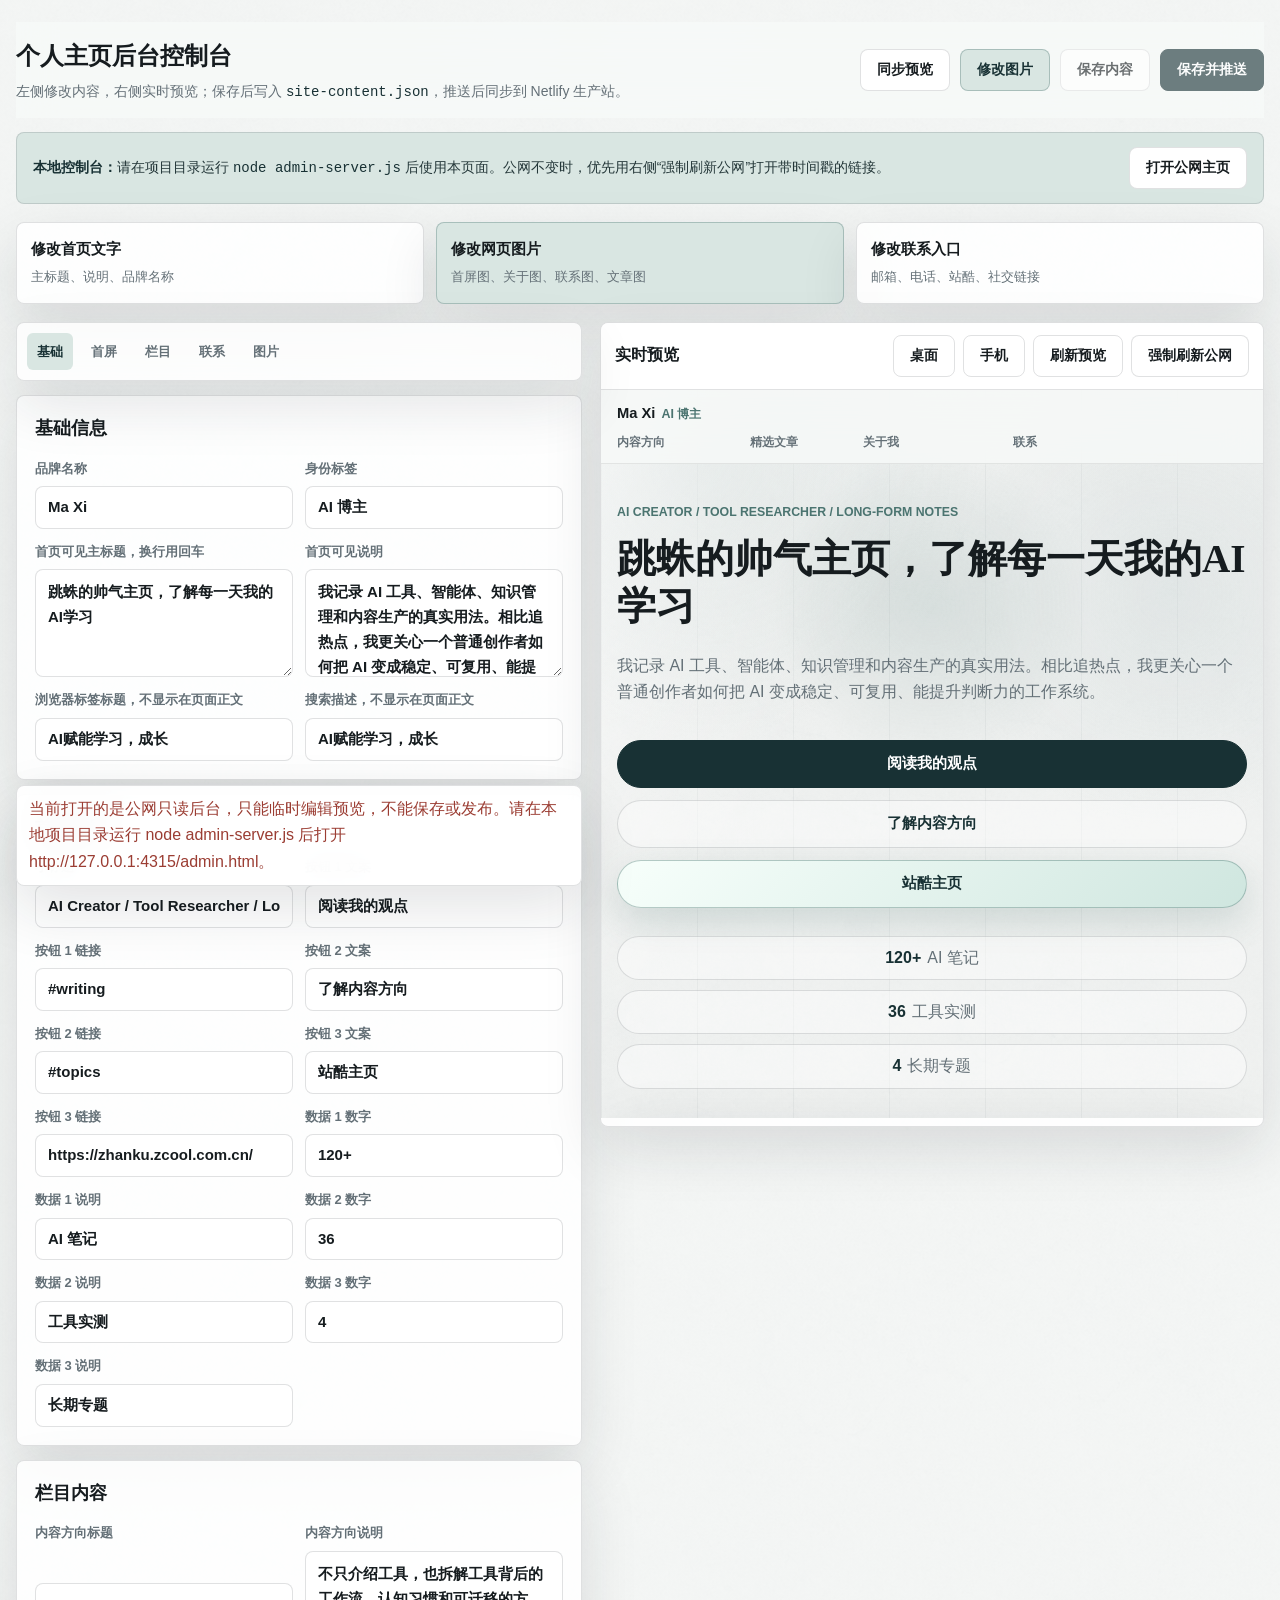
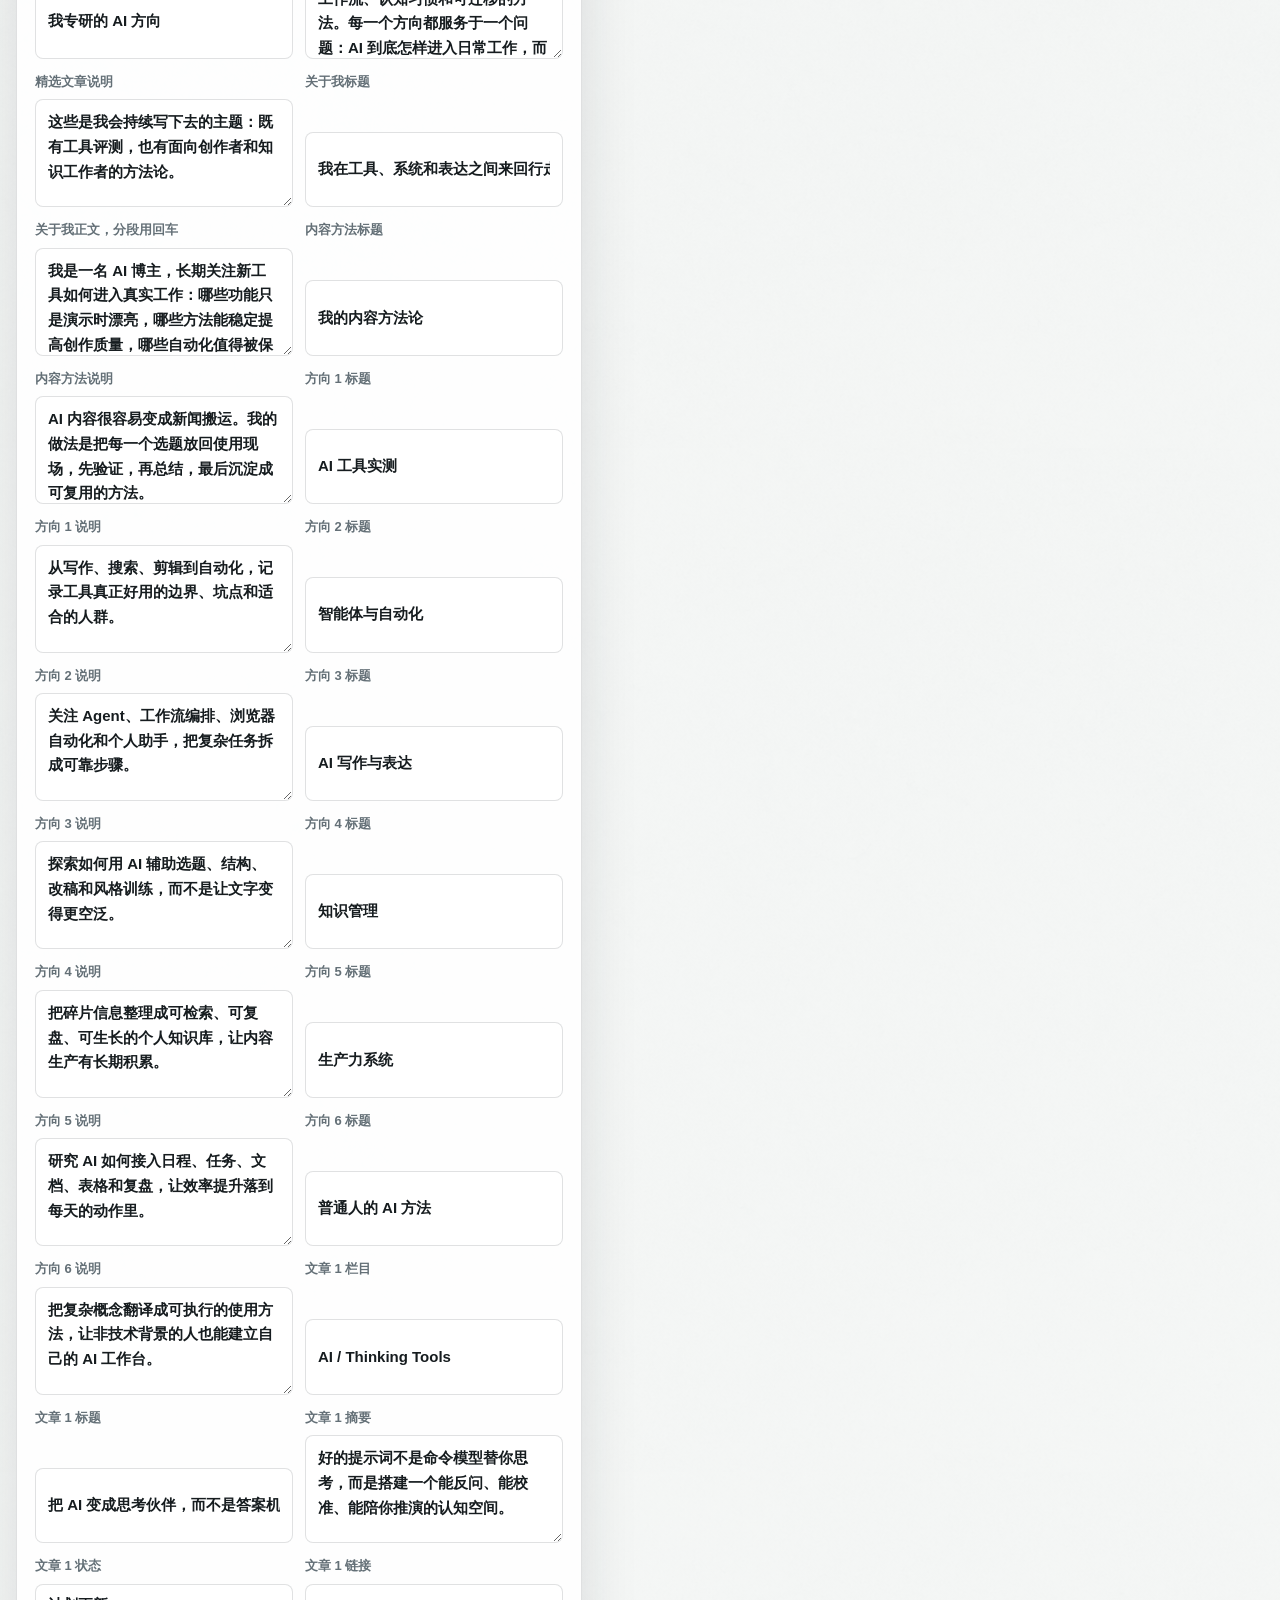
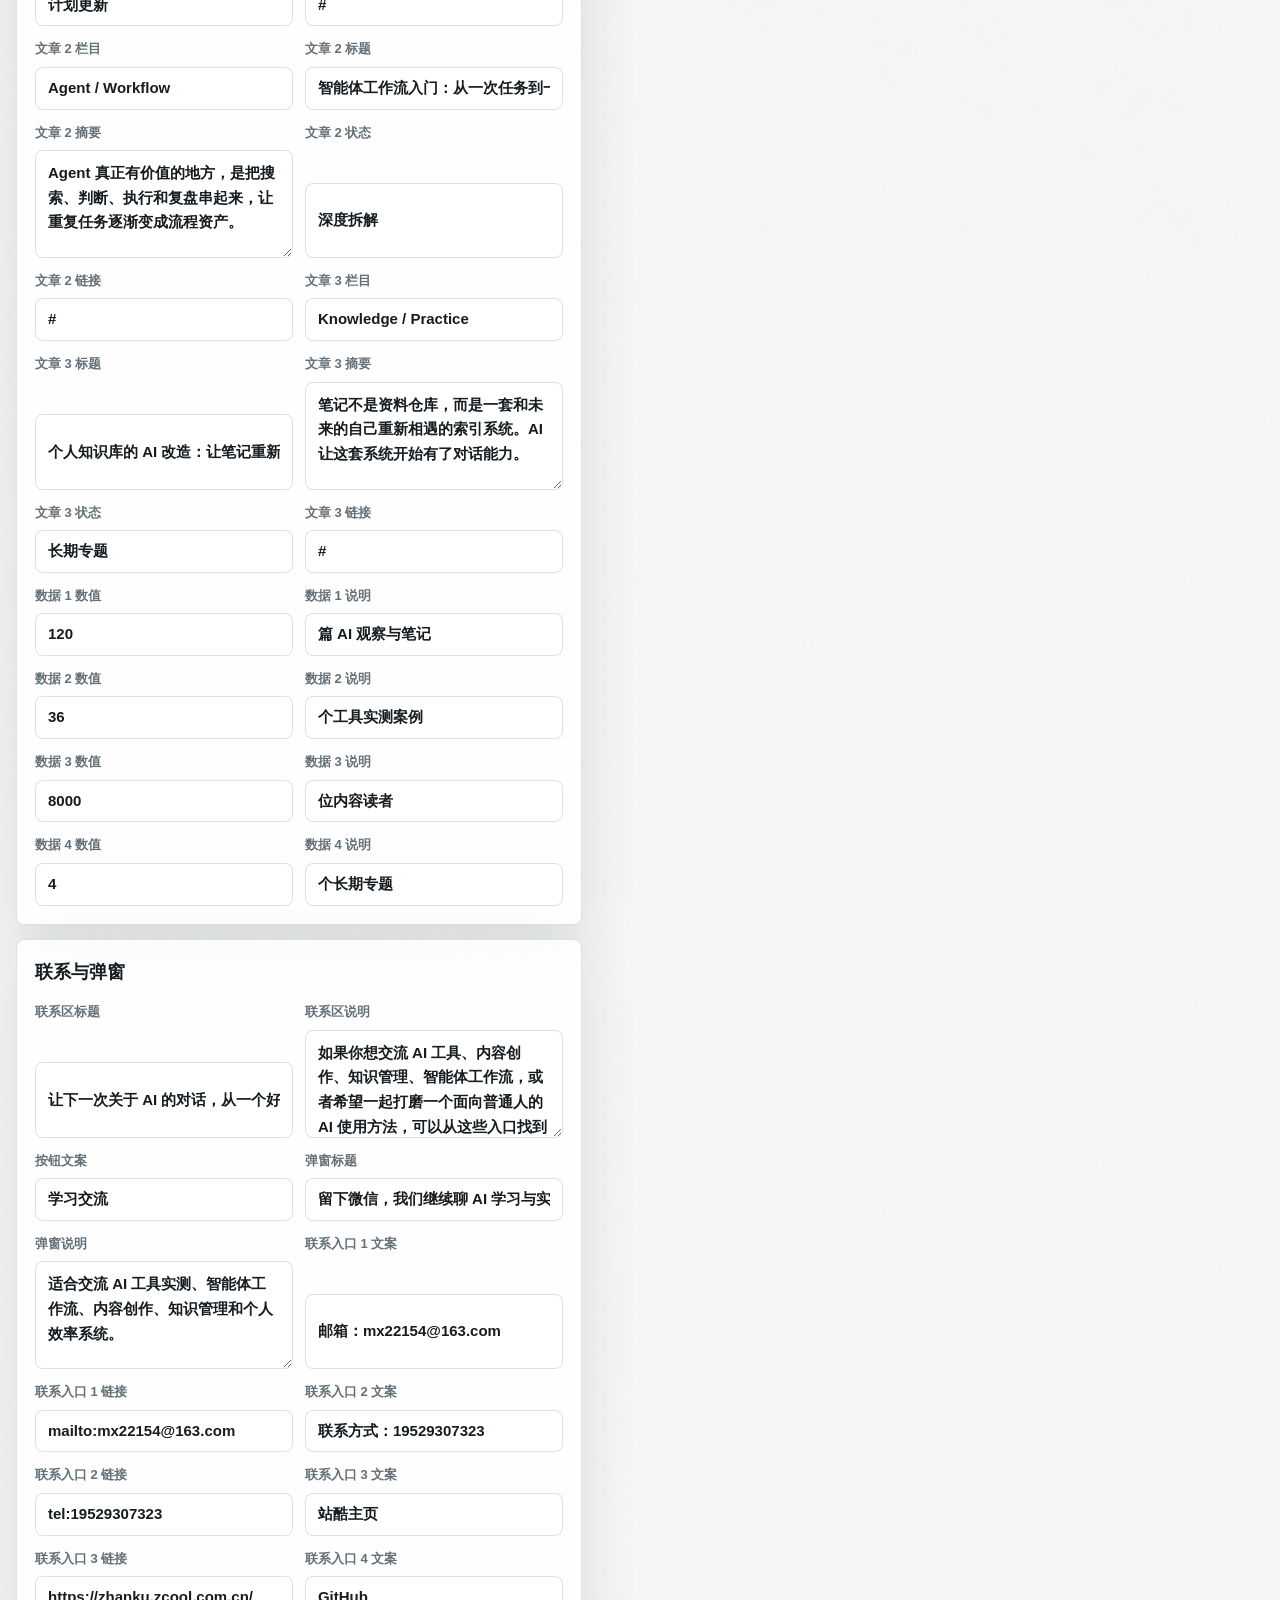
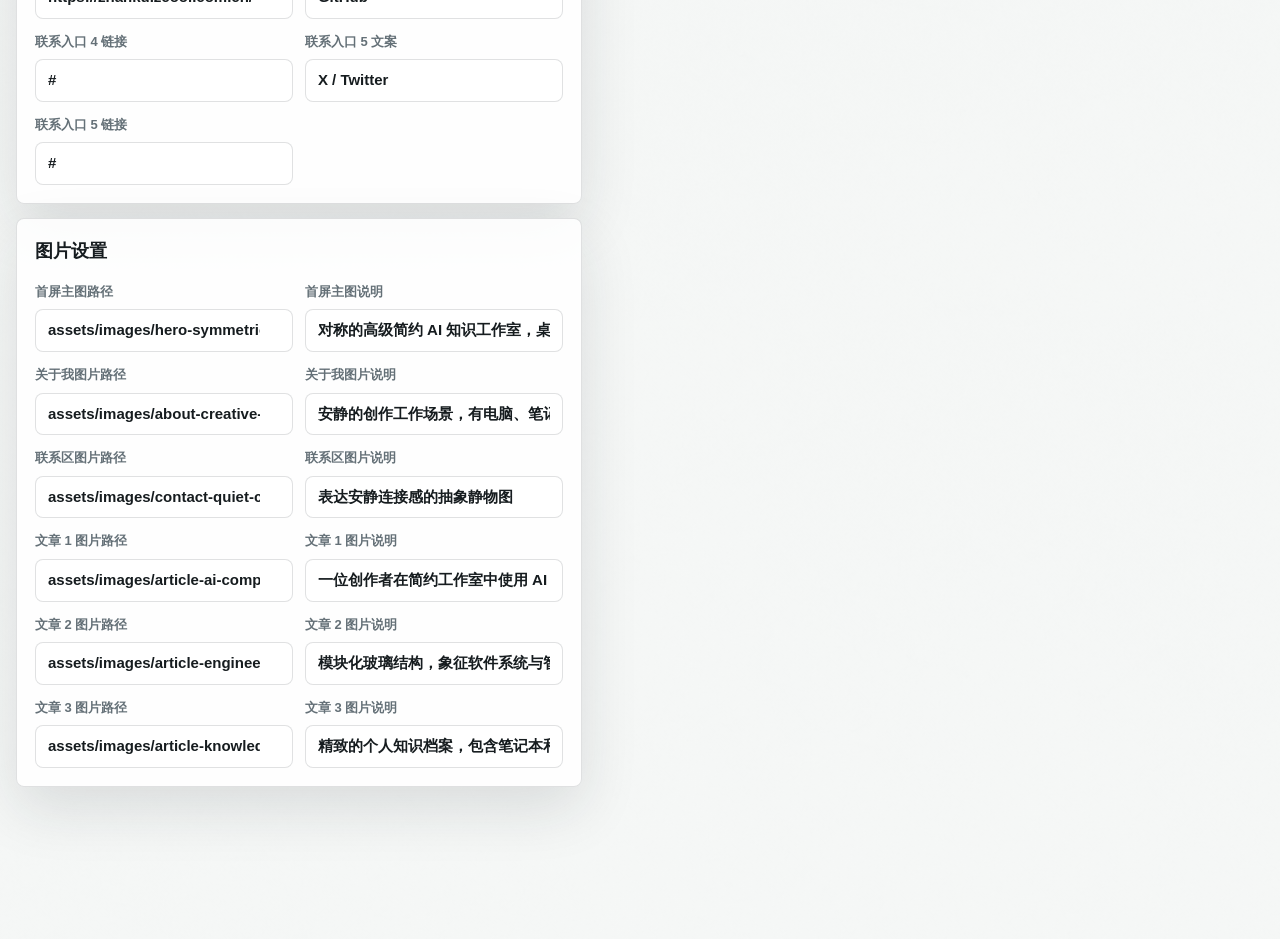
==== commit 475550b8: "Add prominent image editing shortcuts" ====
--- a/admin.html
+++ b/admin.html
@@ -109,6 +109,12 @@
         color: #fff;
       }
 
+      .button-link.accent {
+        border-color: rgba(75, 116, 112, 0.35);
+        background: var(--accent-soft);
+        color: var(--accent);
+      }
+
       button.ghost {
         background: transparent;
       }
@@ -134,6 +140,40 @@
 
       .notice strong {
         color: var(--accent);
+      }
+
+      .quick-panel {
+        display: grid;
+        grid-template-columns: repeat(3, minmax(0, 1fr));
+        gap: 12px;
+        margin: 0 0 18px;
+      }
+
+      .quick-card {
+        display: grid;
+        gap: 4px;
+        min-height: 82px;
+        padding: 14px;
+        border: 1px solid var(--line);
+        border-radius: 8px;
+        background: rgba(255, 255, 255, 0.86);
+        color: var(--ink);
+        text-decoration: none;
+        box-shadow: var(--shadow);
+      }
+
+      .quick-card strong {
+        font-size: 15px;
+      }
+
+      .quick-card span {
+        color: var(--muted);
+        font-size: 13px;
+      }
+
+      .quick-card.is-image {
+        border-color: rgba(75, 116, 112, 0.34);
+        background: var(--accent-soft);
       }
 
       .workspace {
@@ -346,6 +386,10 @@
           display: block;
         }
 
+        .quick-panel {
+          grid-template-columns: 1fr;
+        }
+
         .actions {
           justify-content: flex-start;
           margin-top: 12px;
@@ -374,6 +418,7 @@
         </div>
         <div class="actions">
           <button type="button" id="syncPreviewButton">同步预览</button>
+          <a class="button-link accent" href="#images" id="imageShortcutButton">修改图片</a>
           <button type="button" id="saveButton">保存内容</button>
           <button class="primary" type="button" id="publishButton">保存并推送</button>
         </div>
@@ -384,6 +429,21 @@
           <strong>本地控制台：</strong>请在项目目录运行 <code>node admin-server.js</code> 后使用本页面。公网不变时，优先用右侧“强制刷新公网”打开带时间戳的链接。
         </div>
         <a class="button-link" href="https://flourishing-sprite-5edd07.netlify.app/" target="_blank" rel="noopener">打开公网主页</a>
+      </div>
+
+      <div class="quick-panel" aria-label="常用编辑入口">
+        <a class="quick-card" href="#basic">
+          <strong>修改首页文字</strong>
+          <span>主标题、说明、品牌名称</span>
+        </a>
+        <a class="quick-card is-image" href="#images">
+          <strong>修改网页图片</strong>
+          <span>首屏图、关于图、联系图、文章图</span>
+        </a>
+        <a class="quick-card" href="#contact">
+          <strong>修改联系入口</strong>
+          <span>邮箱、电话、站酷、社交链接</span>
+        </a>
       </div>
 
       <div class="workspace">
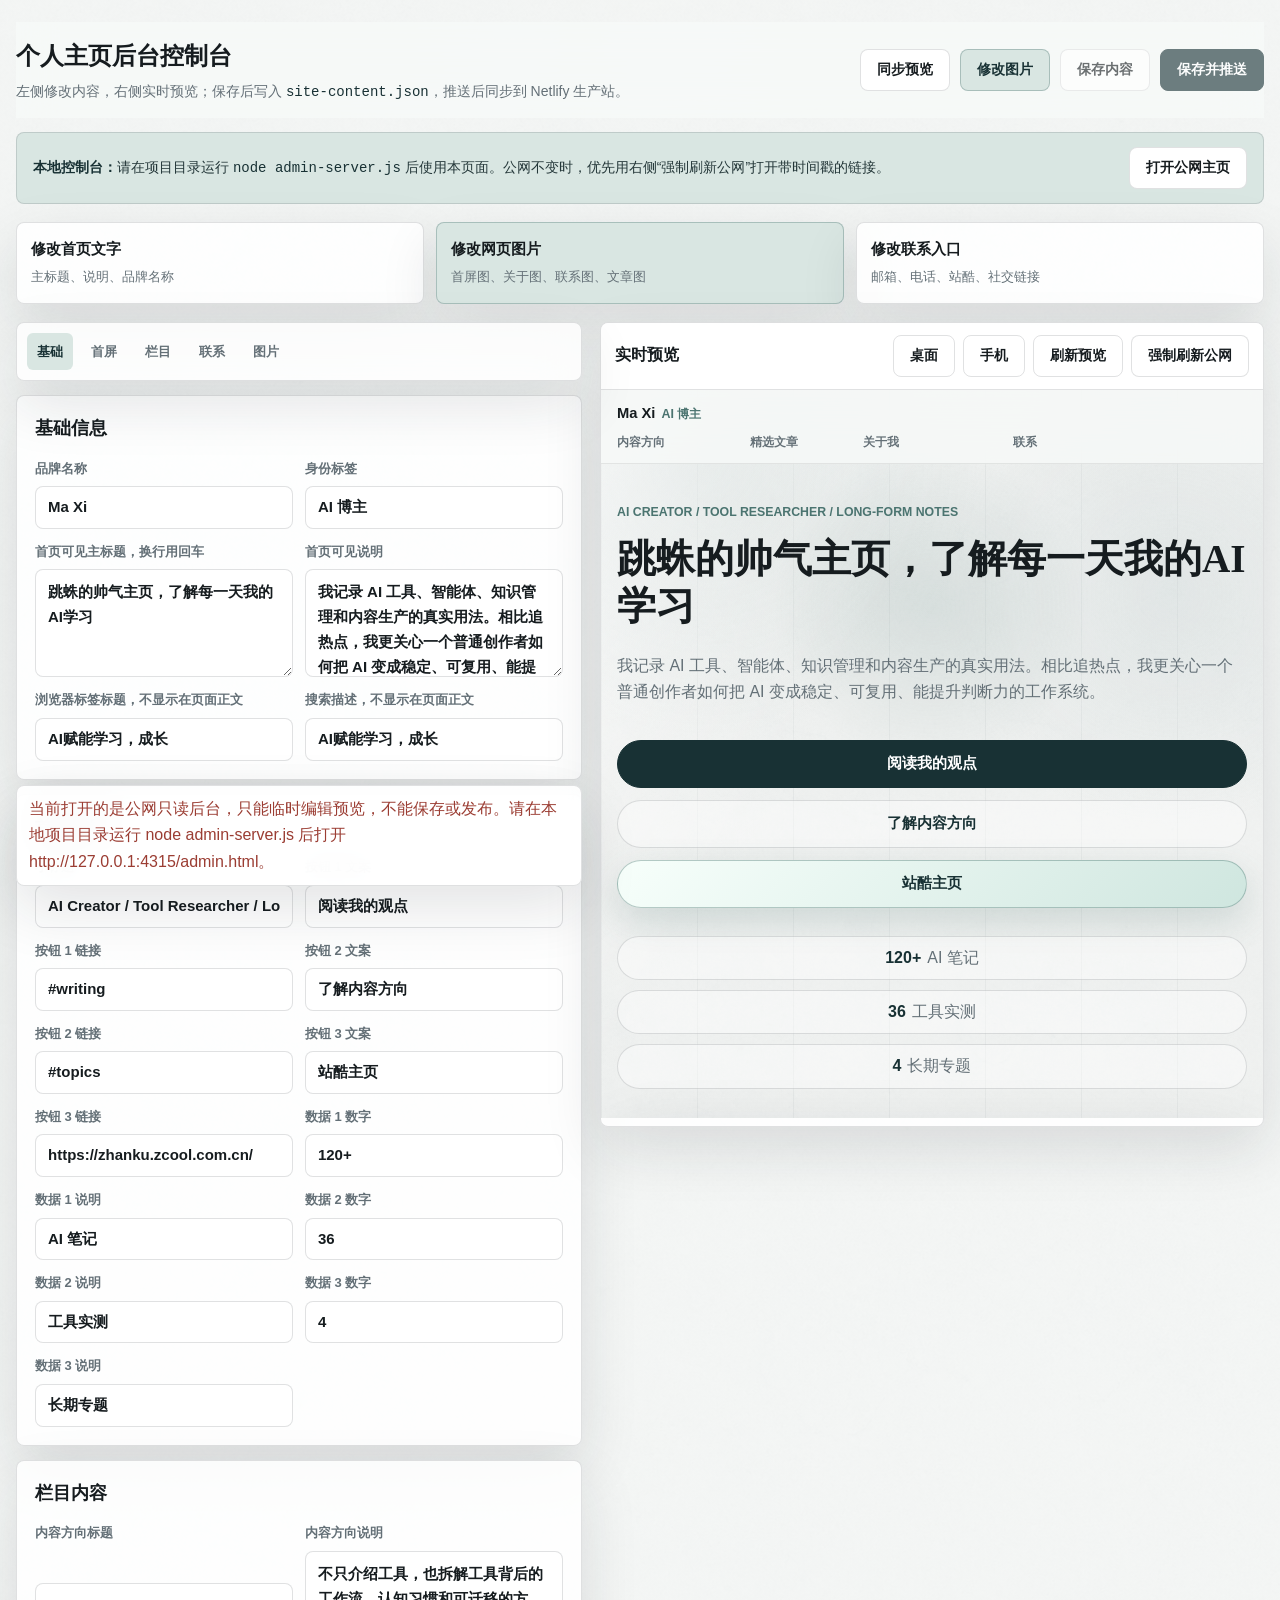
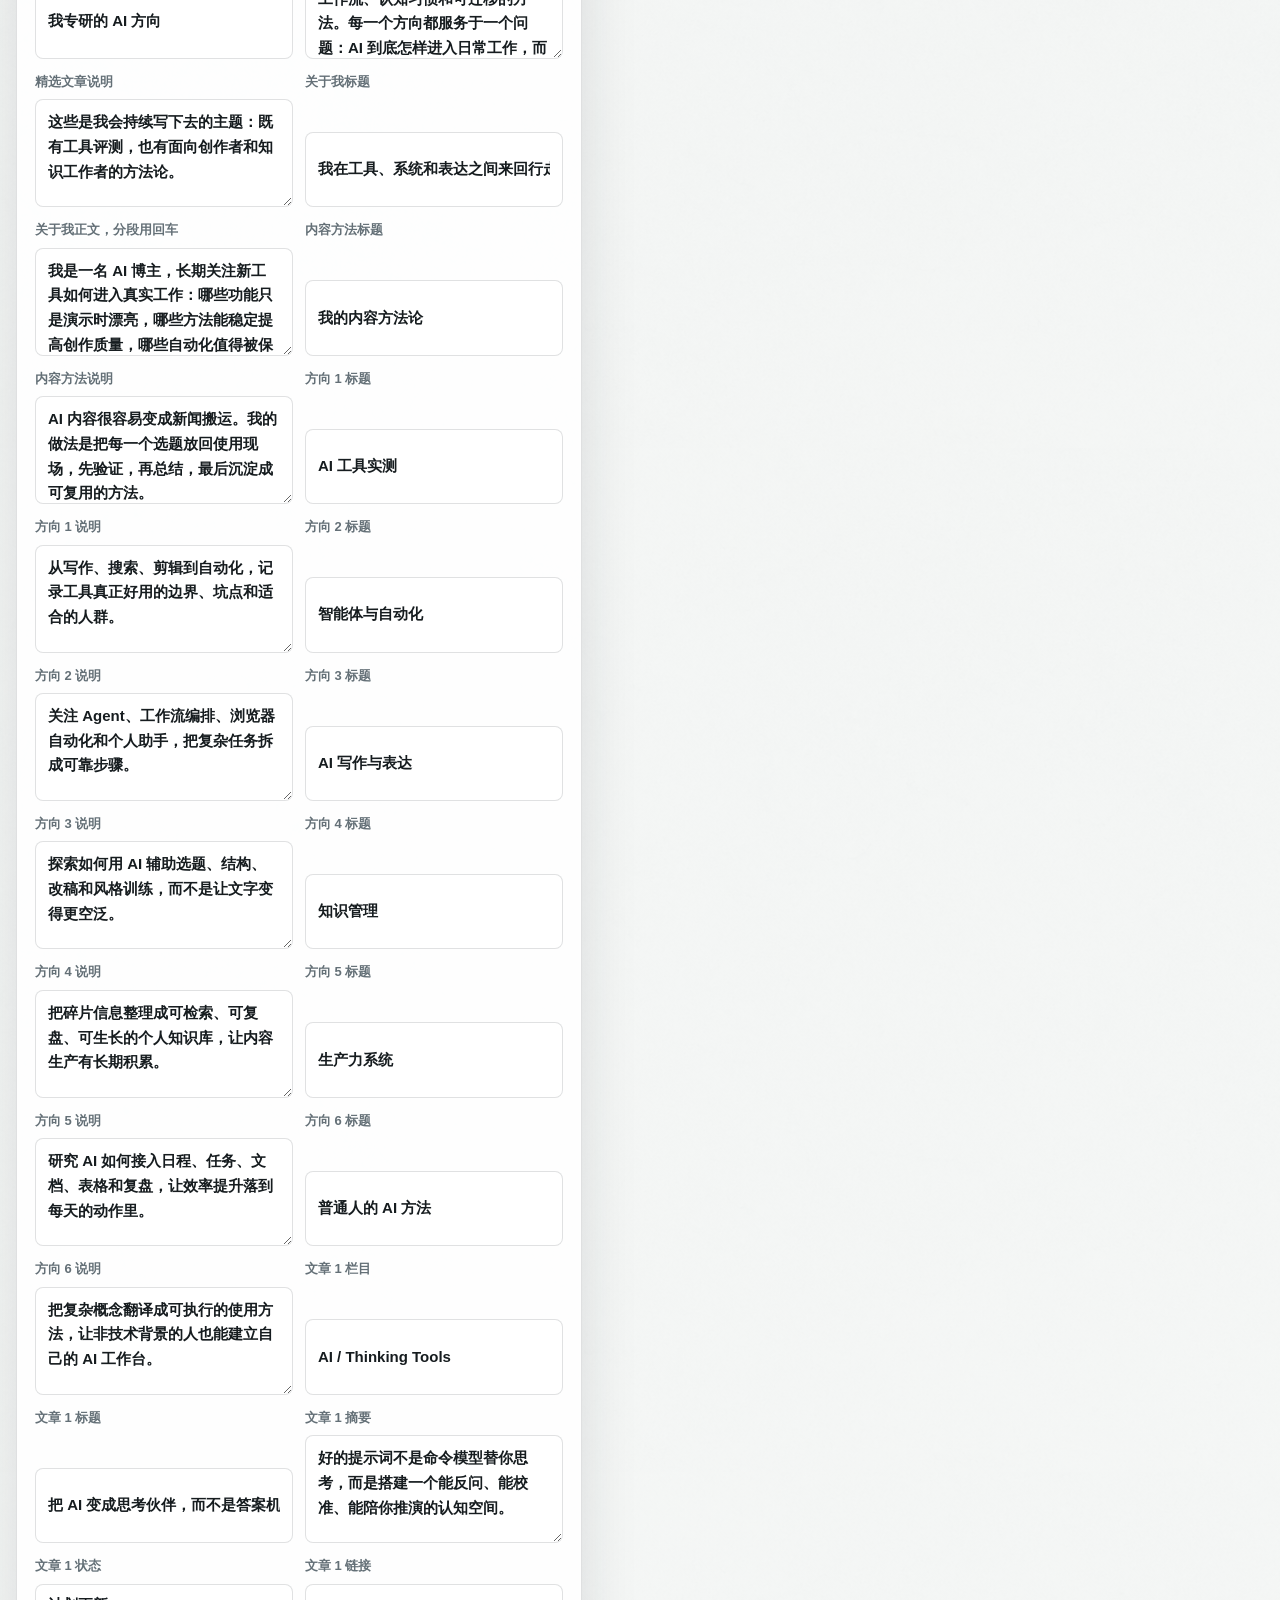
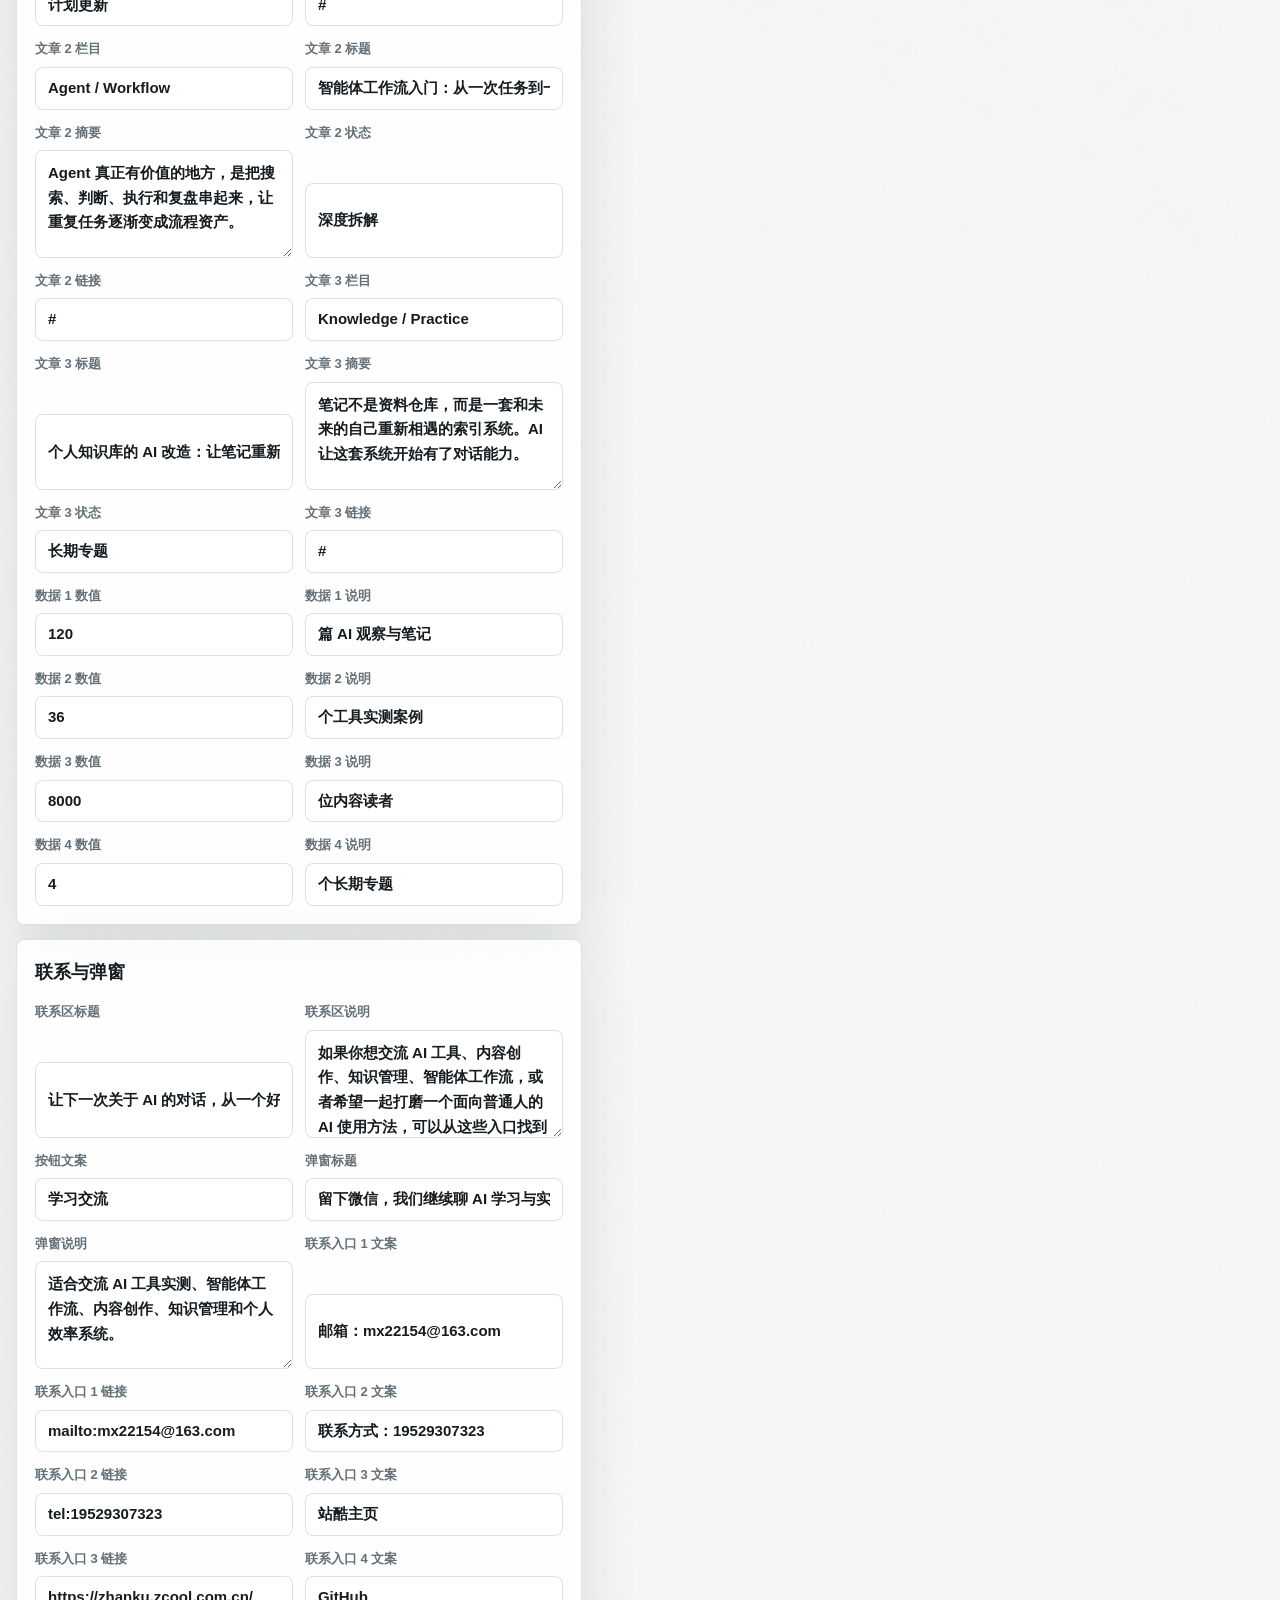
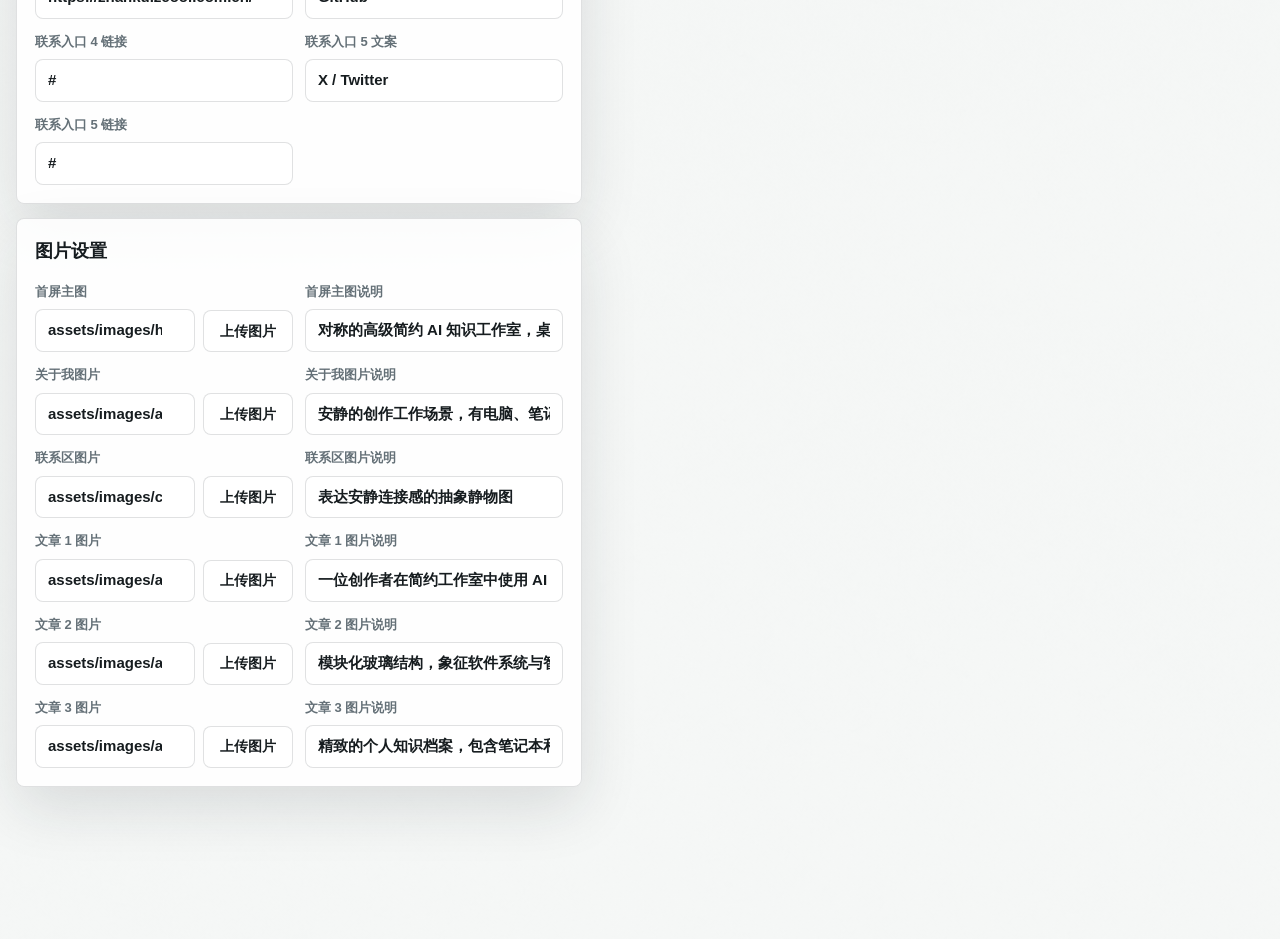
==== commit 910f3040: "Add local image upload to admin" ====
--- a/admin.html
+++ b/admin.html
@@ -174,6 +174,22 @@
       .quick-card.is-image {
         border-color: rgba(75, 116, 112, 0.34);
         background: var(--accent-soft);
+      }
+
+      .image-field {
+        display: grid;
+        grid-template-columns: minmax(0, 1fr) auto;
+        gap: 8px;
+        align-items: end;
+      }
+
+      .image-field label {
+        min-width: 0;
+      }
+
+      .image-field button {
+        min-height: 42px;
+        white-space: nowrap;
       }
 
       .workspace {
@@ -560,17 +576,35 @@
             <section id="images">
               <h2>图片设置</h2>
               <div class="grid">
-                <label>首屏主图路径 <input data-path="images.hero.src" list="imageOptions" placeholder="assets/images/hero-symmetric-ai-studio.png" /></label>
+                <div class="image-field">
+                  <label>首屏主图 <input data-path="images.hero.src" list="imageOptions" placeholder="assets/images/hero-symmetric-ai-studio.png" /></label>
+                  <button type="button" data-upload-target="images.hero.src">上传图片</button>
+                </div>
                 <label>首屏主图说明 <input data-path="images.hero.alt" /></label>
-                <label>关于我图片路径 <input data-path="images.about.src" list="imageOptions" placeholder="assets/images/about-creative-work.png" /></label>
+                <div class="image-field">
+                  <label>关于我图片 <input data-path="images.about.src" list="imageOptions" placeholder="assets/images/about-creative-work.png" /></label>
+                  <button type="button" data-upload-target="images.about.src">上传图片</button>
+                </div>
                 <label>关于我图片说明 <input data-path="images.about.alt" /></label>
-                <label>联系区图片路径 <input data-path="images.contact.src" list="imageOptions" placeholder="assets/images/contact-quiet-connection.png" /></label>
+                <div class="image-field">
+                  <label>联系区图片 <input data-path="images.contact.src" list="imageOptions" placeholder="assets/images/contact-quiet-connection.png" /></label>
+                  <button type="button" data-upload-target="images.contact.src">上传图片</button>
+                </div>
                 <label>联系区图片说明 <input data-path="images.contact.alt" /></label>
-                <label>文章 1 图片路径 <input data-path="articles.0.image" list="imageOptions" /></label>
+                <div class="image-field">
+                  <label>文章 1 图片 <input data-path="articles.0.image" list="imageOptions" /></label>
+                  <button type="button" data-upload-target="articles.0.image">上传图片</button>
+                </div>
                 <label>文章 1 图片说明 <input data-path="articles.0.alt" /></label>
-                <label>文章 2 图片路径 <input data-path="articles.1.image" list="imageOptions" /></label>
+                <div class="image-field">
+                  <label>文章 2 图片 <input data-path="articles.1.image" list="imageOptions" /></label>
+                  <button type="button" data-upload-target="articles.1.image">上传图片</button>
+                </div>
                 <label>文章 2 图片说明 <input data-path="articles.1.alt" /></label>
-                <label>文章 3 图片路径 <input data-path="articles.2.image" list="imageOptions" /></label>
+                <div class="image-field">
+                  <label>文章 3 图片 <input data-path="articles.2.image" list="imageOptions" /></label>
+                  <button type="button" data-upload-target="articles.2.image">上传图片</button>
+                </div>
                 <label>文章 3 图片说明 <input data-path="articles.2.alt" /></label>
               </div>
               <datalist id="imageOptions">
@@ -621,6 +655,7 @@
       const desktopButton = document.querySelector("#desktopButton");
       const mobileButton = document.querySelector("#mobileButton");
       const publicRefreshLink = document.querySelector("#publicRefreshLink");
+      const uploadButtons = Array.from(document.querySelectorAll("[data-upload-target]"));
 
       const setStatus = (message, tone = "") => {
         statusText.textContent = message;
@@ -700,6 +735,62 @@
 
       const updatePublicRefreshLink = () => {
         publicRefreshLink.href = `https://flourishing-sprite-5edd07.netlify.app/?refresh=${Date.now()}`;
+      };
+
+      const chooseImageFile = () =>
+        new Promise((resolve) => {
+          const input = document.createElement("input");
+          input.type = "file";
+          input.accept = "image/png,image/jpeg,image/webp,image/svg+xml";
+          input.addEventListener(
+            "change",
+            () => {
+              resolve(input.files?.[0] || null);
+            },
+            { once: true }
+          );
+          input.click();
+        });
+
+      const uploadImageForField = async (path) => {
+        if (!canPublish) {
+          setStatus("当前是公网只读后台，无法读取并上传本地图片。请使用本地后台：http://127.0.0.1:4315/admin.html", "error");
+          return;
+        }
+
+        const file = await chooseImageFile();
+
+        if (!file) {
+          return;
+        }
+
+        const targetField = document.querySelector(`[data-path="${path}"]`);
+        setStatus(`正在上传图片：${file.name}...`);
+
+        try {
+          const response = await fetch("/api/upload-image", {
+            method: "POST",
+            headers: {
+              "Content-Type": file.type || "application/octet-stream",
+              "X-File-Name": encodeURIComponent(file.name),
+            },
+            body: file,
+          });
+          const payload = await response.json();
+
+          if (!response.ok || !payload.ok) {
+            throw new Error(payload.message || "图片上传失败。");
+          }
+
+          if (targetField) {
+            targetField.value = payload.path;
+            targetField.dispatchEvent(new Event("input", { bubbles: true }));
+          }
+
+          setStatus(`图片已上传并填入：${payload.path}。点击“保存并推送”后会发布到公网。`, "ok");
+        } catch (error) {
+          setStatus(`图片上传失败：${error.message}`, "error");
+        }
       };
 
       const loadContent = async () => {
@@ -804,6 +895,10 @@
 
       fields.forEach((field) => {
         field.addEventListener("input", schedulePreview);
+      });
+
+      uploadButtons.forEach((button) => {
+        button.addEventListener("click", () => uploadImageForField(button.dataset.uploadTarget));
       });
 
       document.querySelectorAll(".tabs a").forEach((tab) => {
